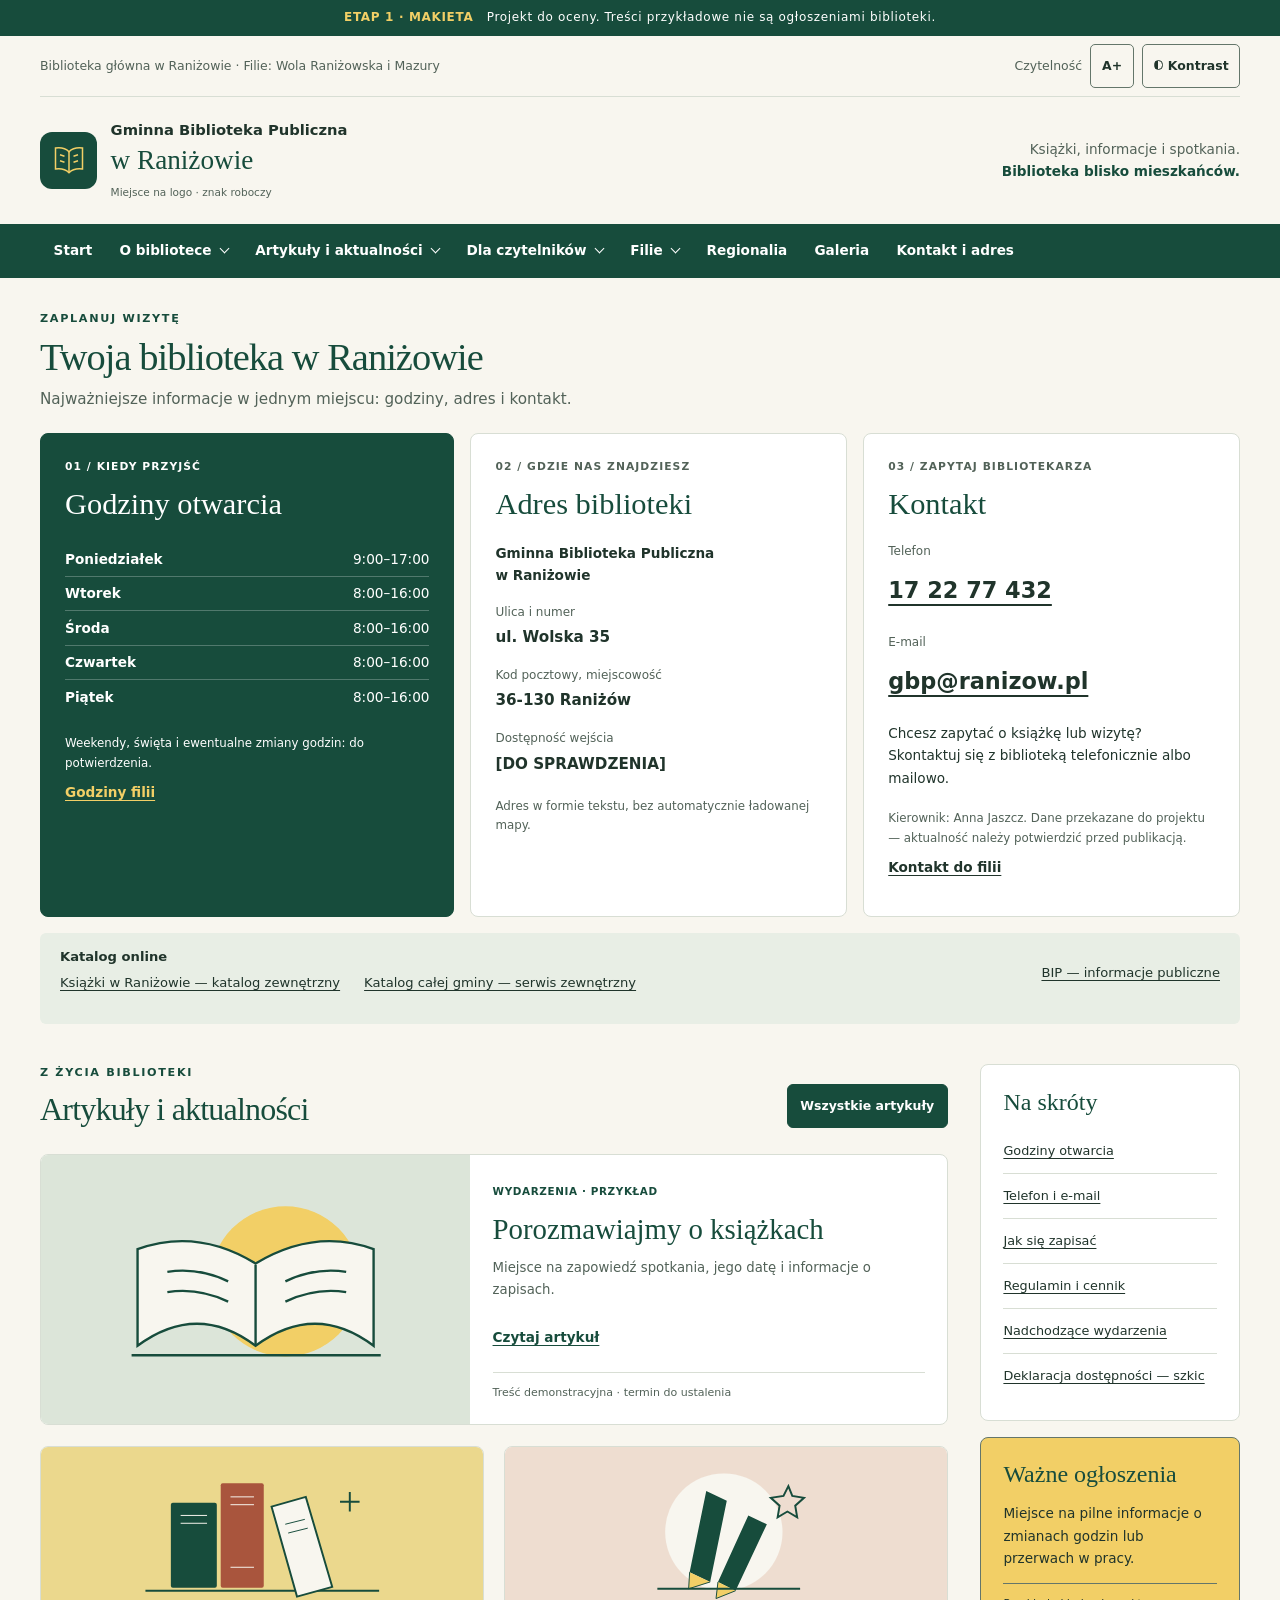
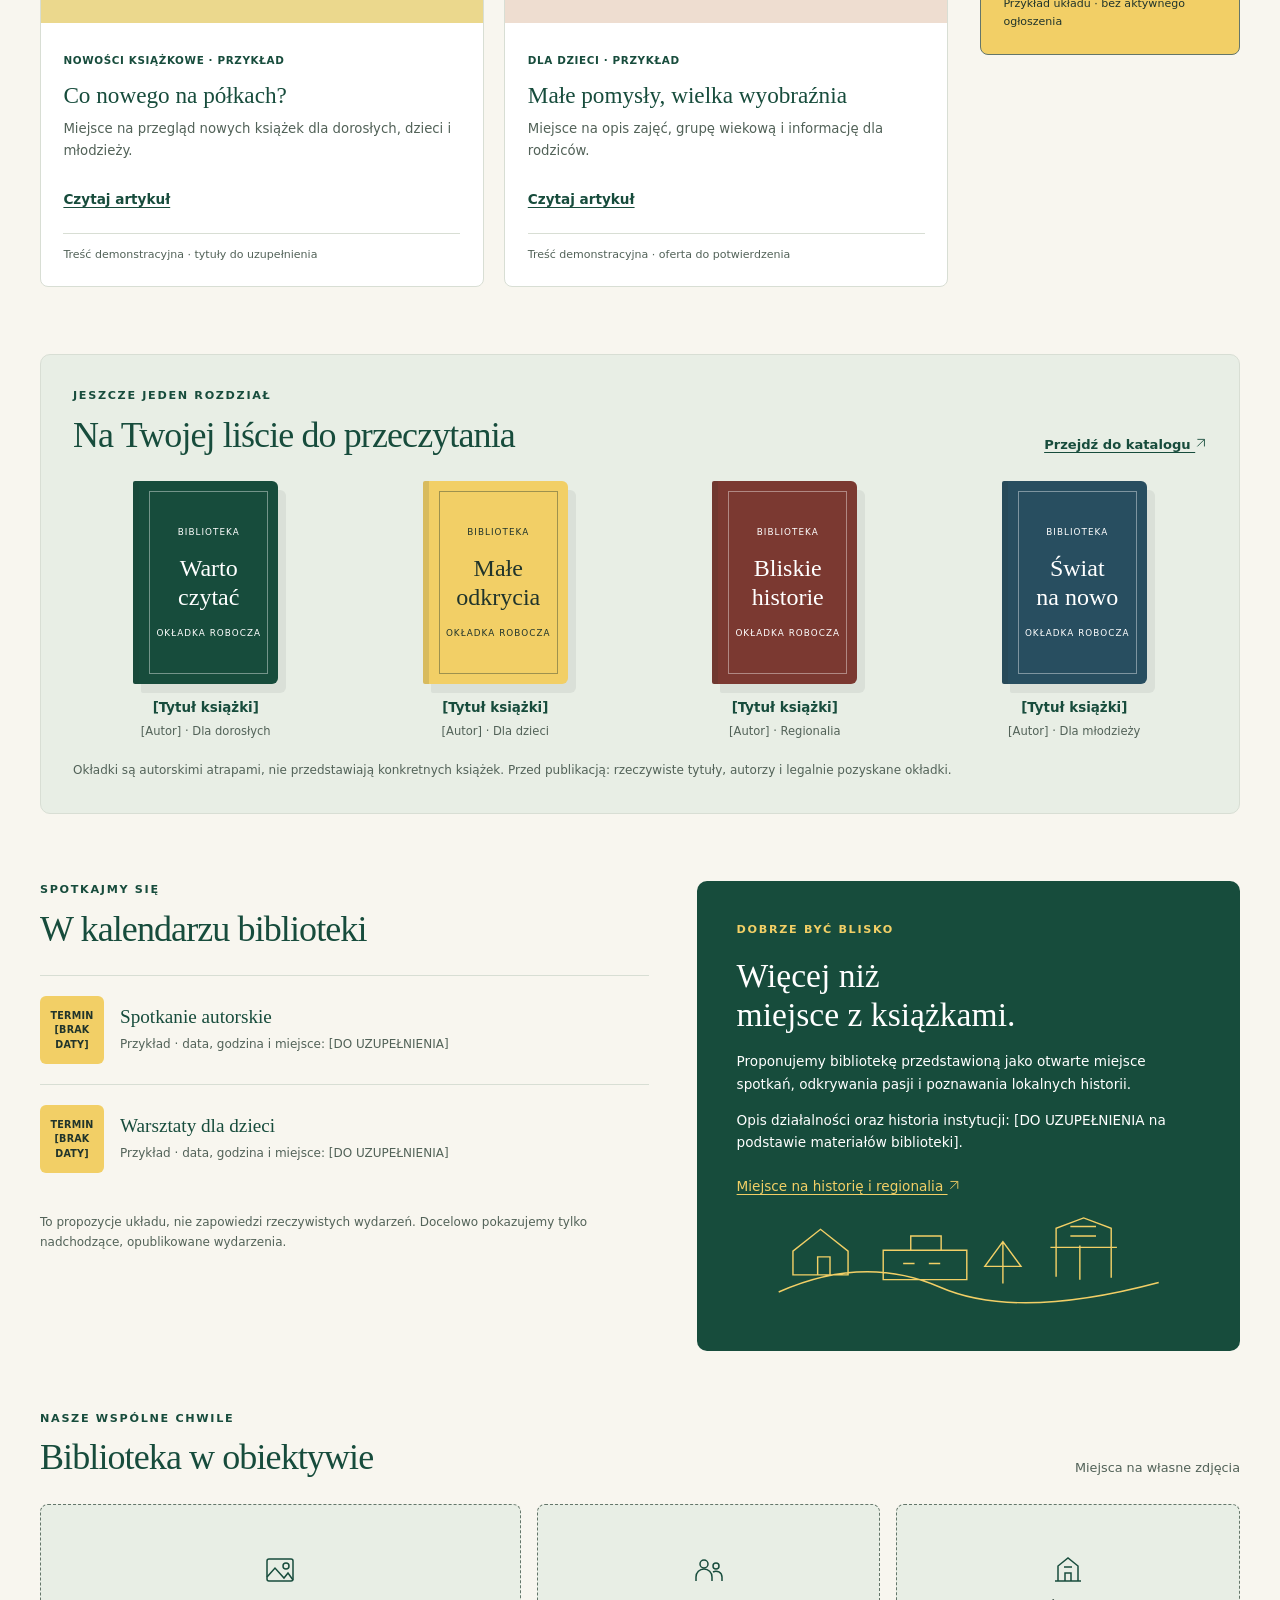
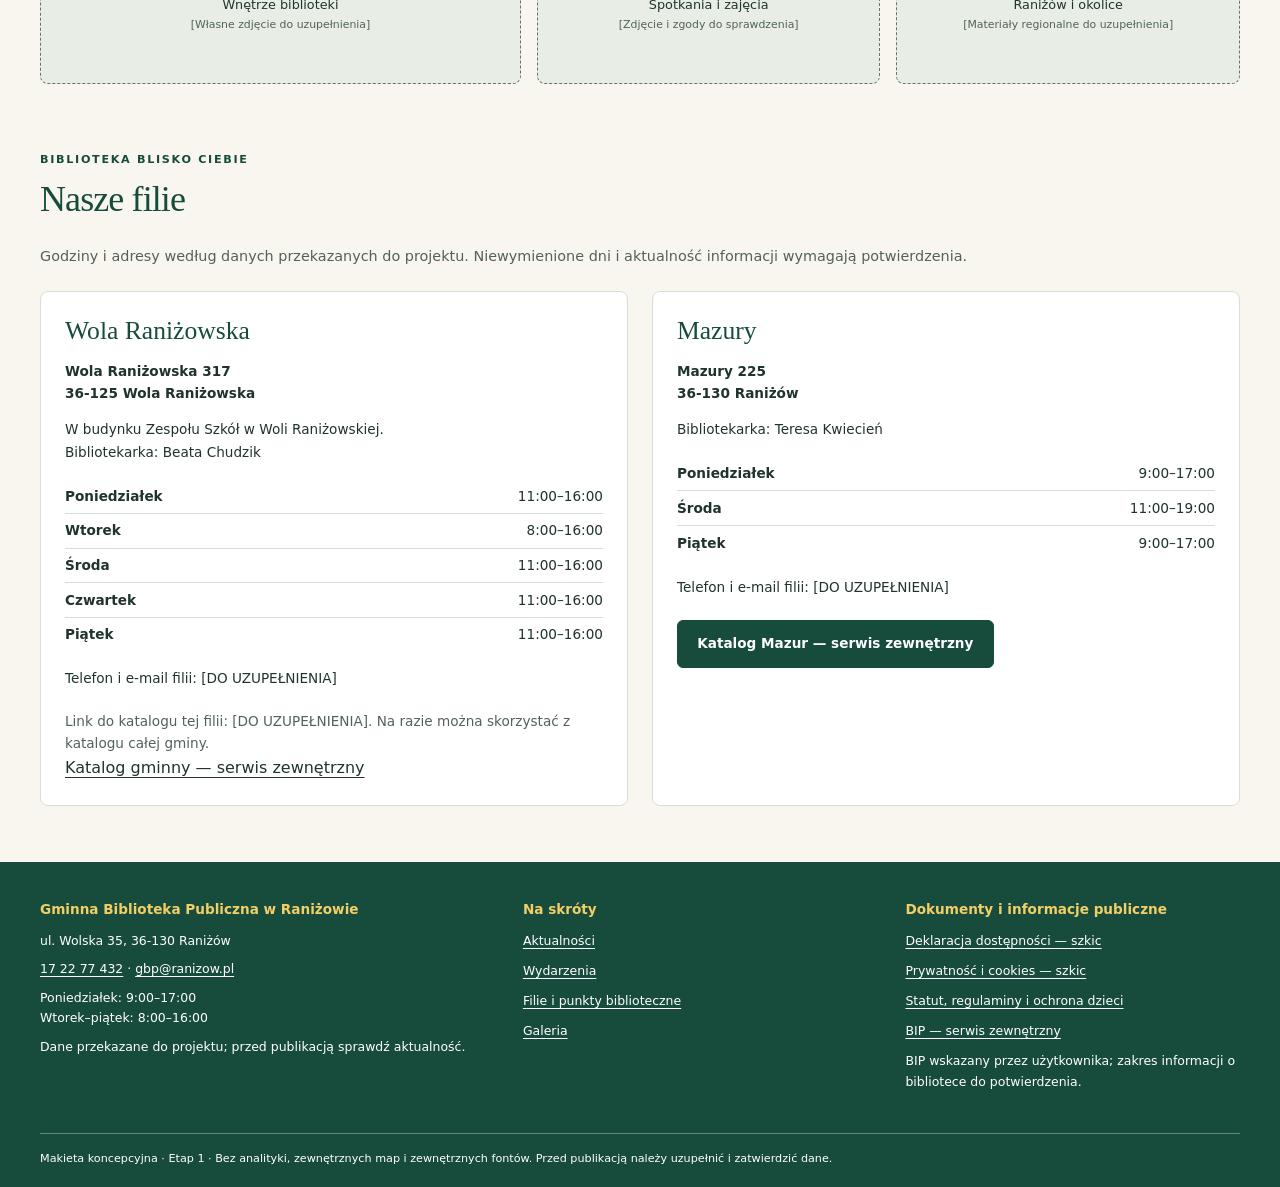
==== makieta/index.html @ 9894805c "Dodaj makietę biblioteki z godzinami, menu i artykułami" ====
<!doctype html>
<html lang="pl">
<head>
  <meta charset="utf-8">
  <meta name="viewport" content="width=device-width, initial-scale=1">
  <meta name="robots" content="noindex, nofollow">
  <meta name="description" content="Makieta koncepcyjna strony Gminnej Biblioteki Publicznej w Raniżowie. Etap 1 — projekt układu i wyglądu.">
  <title>Biblioteka w Raniżowie — makieta, etap 1</title>
  <link rel="stylesheet" href="styles.css">
  <script src="script.js" defer></script>
</head>
<body>
  <a class="skip-link" href="#tresc">Przejdź do treści</a>
  <div class="draft-bar"><span>ETAP 1 · MAKIETA</span> &nbsp; Projekt do oceny. Treści przykładowe nie są ogłoszeniami biblioteki.</div>
  <header>
    <div class="wrap utility"><p>Biblioteka główna w Raniżowie · Filie: Wola Raniżowska i Mazury</p>      <div class="accessibility" role="group" aria-label="Ustawienia czytelności">
        <span>Czytelność</span>
        <button id="font-size" type="button" aria-label="Powiększ tekst" aria-pressed="false">A+</button>
        <button id="contrast" type="button" aria-pressed="false"><span class="contrast-icon" aria-hidden="true"></span> <span>Kontrast</span></button>
      </div>
</div>
    <div class="wrap brand-row">      <a class="brand" href="#tresc" aria-label="Gminna Biblioteka Publiczna w Raniżowie — początek strony">
        <span class="brand-symbol" aria-hidden="true"><svg viewBox="0 0 48 48" fill="none" stroke="currentColor" stroke-width="2"><path d="M24 13c-5-5-11-6-18-5v28c7-1 13 0 18 5 5-5 11-6 18-5V8c-7-1-13 0-18 5Z"/><path d="M24 13v28M12 17l6 2m-6 6 6 2m12-8 6-2m-6 10 6-2"/></svg></span>
        <span class="brand-name">Gminna Biblioteka Publiczna<strong>w Raniżowie</strong><span class="brand-note">Miejsce na logo · znak roboczy</span></span>
      </a>

      <p class="header-message">Książki, informacje i spotkania.<br><strong>Biblioteka blisko mieszkańców.</strong></p>
      <button class="menu-toggle" type="button" aria-controls="menu" aria-expanded="true"><span class="menu-icon" aria-hidden="true"></span> Menu</button>
    </div>
    <div class="navigation-shell"><nav class="nav wrap" id="menu" aria-label="Menu główne">
      <a href="index.html">Start</a>
      <details class="nav-group"><summary>O bibliotece</summary><div class="submenu">
        <a href="informacje.html#o-bibliotece">O nas</a><a href="informacje.html#historia">Historia biblioteki</a><a href="informacje.html#pracownicy">Struktura i pracownicy</a><a href="informacje.html#statut">Statut</a><a href="informacje.html#projekty">Projekty i dofinansowania</a>
      </div></details>
      <details class="nav-group"><summary>Artykuły i aktualności</summary><div class="submenu">
        <a href="artykuly.html">Wszystkie artykuły</a><a href="artykuly.html?kategoria=wydarzenia">Wydarzenia</a><a href="artykuly.html?kategoria=dorosli">Nowości dla dorosłych</a><a href="artykuly.html?kategoria=dzieci">Dla dzieci i młodzieży</a><a href="artykuly.html?kategoria=recenzje">Recenzje</a><a href="artykuly.html?kategoria=ogloszenia">Ogłoszenia</a>
      </div></details>
      <details class="nav-group"><summary>Dla czytelników</summary><div class="submenu">
        <a href="index.html#godziny">Godziny otwarcia</a><a href="informacje.html#zapisy">Jak się zapisać</a><a href="informacje.html#uslugi">Oferta i usługi</a><a href="informacje.html#regulamin">Regulamin i cennik</a><a href="index.html#wydarzenia">Kalendarz wydarzeń</a>
      </div></details>
      <details class="nav-group"><summary>Filie</summary><div class="submenu"><a href="index.html#filia-wola">Wola Raniżowska</a><a href="index.html#filia-mazury">Mazury</a></div></details>
      <a href="index.html#regionalia">Regionalia</a><a href="index.html#galeria">Galeria</a>
      <a href="index.html#kontakt">Kontakt i adres</a>
    </nav></div>
  </header>  <main id="tresc" tabindex="-1" class="wrap">
    <section class="visit-intro" aria-labelledby="library-title"><p class="eyebrow">Zaplanuj wizytę</p><h1 id="library-title">Twoja biblioteka w Raniżowie</h1><p>Najważniejsze informacje w jednym miejscu: godziny, adres i kontakt.</p></section>
    <section class="visit-grid" id="czytelnicy" aria-label="Godziny otwarcia, adres i kontakt">
      <section class="visit-card hours-card" id="godziny" aria-labelledby="hours-title"><div class="card-kicker">01 / Kiedy przyjść</div><h2 id="hours-title">Godziny otwarcia</h2>
        <table><caption class="sr-only">Godziny otwarcia biblioteki głównej według danych przekazanych przez użytkownika</caption><thead class="sr-only"><tr><th scope="col">Dzień</th><th scope="col">Godziny</th></tr></thead><tbody>
        <tr><th scope="row">Poniedziałek</th><td>9:00–17:00</td></tr><tr><th scope="row">Wtorek</th><td>8:00–16:00</td></tr><tr><th scope="row">Środa</th><td>8:00–16:00</td></tr><tr><th scope="row">Czwartek</th><td>8:00–16:00</td></tr><tr><th scope="row">Piątek</th><td>8:00–16:00</td></tr>
        </tbody></table><p class="notice">Weekendy, święta i ewentualne zmiany godzin: do potwierdzenia.</p><a href="#filie">Godziny filii</a>
      </section>
      <section class="visit-card" id="adres" aria-labelledby="address-title"><div class="card-kicker">02 / Gdzie nas znajdziesz</div><h2 id="address-title">Adres biblioteki</h2><p class="visit-lead">Gminna Biblioteka Publiczna<br>w Raniżowie</p><dl class="visit-details"><dt>Ulica i numer</dt><dd>ul. Wolska 35</dd><dt>Kod pocztowy, miejscowość</dt><dd>36-130 Raniżów</dd><dt>Dostępność wejścia</dt><dd>[DO SPRAWDZENIA]</dd></dl><p class="notice">Adres w formie tekstu, bez automatycznie ładowanej mapy.</p></section>
      <section class="visit-card" id="kontakt" aria-labelledby="contact-main-title"><div class="card-kicker">03 / Zapytaj bibliotekarza</div><h2 id="contact-main-title">Kontakt</h2><dl class="visit-details"><dt>Telefon</dt><dd class="contact-value"><a href="tel:+48172277432">17 22 77 432</a></dd><dt>E-mail</dt><dd class="contact-value"><a href="mailto:gbp@ranizow.pl">gbp@ranizow.pl</a></dd></dl><p>Chcesz zapytać o książkę lub wizytę? Skontaktuj się z biblioteką telefonicznie albo mailowo.</p><p class="notice">Kierownik: Anna Jaszcz. Dane przekazane do projektu — aktualność należy potwierdzić przed publikacją.</p><a href="#filie">Kontakt do filii</a></section>
    </section>
    <div class="service-strip"><div><strong>Katalog online</strong><div class="catalog-links"><a href="https://xn--szukamksiki-4kb16m.pl/SkNewWeb/bstart/272">Książki w Raniżowie — katalog zewnętrzny</a><a href="https://xn--szukamksiki-4kb16m.pl/SkNewWeb/astart/231">Katalog całej gminy — serwis zewnętrzny</a></div></div><a href="https://bip.ranizow.pl/6742,6744/6744/">BIP — informacje publiczne</a></div>
<div class="editorial-layout">    <section class="section articles-home" id="aktualnosci" aria-labelledby="news-title">
      <div class="section-heading"><div><p class="eyebrow">Z życia biblioteki</p><h2 id="news-title">Artykuły i aktualności</h2></div><a class="button button-small" href="artykuly.html">Wszystkie artykuły</a></div>
      <div class="news-grid">
        <article class="news-card" data-category="wydarzenia"><div class="news-art art-sage" aria-hidden="true"><svg viewBox="0 0 360 180" fill="none"><circle cx="205" cy="83" r="63" fill="#F2CF66"/><path d="M81 137q50-37 99 0 50-37 99 0V56q-49-18-99 12-49-30-99-12Z" fill="#F8F6EF" stroke="#174C3C" stroke-width="2"/><path d="M180 69v68m-74-62q26-4 51 8m-51 9q26-4 51 8m48-17q25-12 51-8m-51 25q25-12 51-8" stroke="#174C3C" stroke-width="2"/><path d="M76 145h209" stroke="#174C3C" stroke-width="2"/></svg></div><div class="news-body"><span class="tag">Wydarzenia · przykład</span><h3><a href="artykul-spotkanie.html">Porozmawiajmy o książkach</a></h3><p>Miejsce na zapowiedź spotkania, jego datę i informacje o zapisach.</p><a class="read-link" href="artykul-spotkanie.html">Czytaj artykuł</a><span class="sample-note">Treść demonstracyjna · termin do ustalenia</span></div></article>
        <article class="news-card" data-category="dorosli"><div class="news-art art-gold" aria-hidden="true"><svg viewBox="0 0 360 180" fill="none"><path d="M61 147h239" stroke="#174C3C" stroke-width="2"/><rect x="87" y="57" width="47" height="87" rx="2" fill="#174C3C"/><rect x="138" y="37" width="44" height="107" rx="2" fill="#A9553D"/><path d="m190 61 35-10 27 92-36 10Z" fill="#F8F6EF" stroke="#174C3C" stroke-width="2"/><path d="M97 70h27m-27 8h27m24-27h24m-24 8h24m-24 64h24" stroke="#F8F6EF"/><path d="m204 79 20-5m-17 14 20-5" stroke="#174C3C"/><path d="M270 46v20m-10-10h20" stroke="#174C3C" stroke-width="2"/></svg></div><div class="news-body"><span class="tag">Nowości książkowe · przykład</span><h3><a href="artykul-nowosci.html">Co nowego na półkach?</a></h3><p>Miejsce na przegląd nowych książek dla dorosłych, dzieci i młodzieży.</p><a class="read-link" href="artykul-nowosci.html">Czytaj artykuł</a><span class="sample-note">Treść demonstracyjna · tytuły do uzupełnienia</span></div></article>
        <article class="news-card" data-category="dzieci"><div class="news-art art-peach" aria-hidden="true"><svg viewBox="0 0 360 180" fill="none"><circle cx="178" cy="87" r="60" fill="#F8F6EF"/><path d="m143 128 17-83 21 10-17 83Zm29 10 31-68 19 9-32 68Z" fill="#174C3C"/><path d="m143 128-1 17 22-7m8 0-2 17 20-8" fill="#F2CF66" stroke="#174C3C"/><path d="M110 145h146M244 40l4 10 12 2-9 8 2 12-10-6-10 6 2-12-9-8 13-2Z" stroke="#174C3C" stroke-width="2"/></svg></div><div class="news-body"><span class="tag">Dla dzieci · przykład</span><h3><a href="artykul-dzieci.html">Małe pomysły, wielka wyobraźnia</a></h3><p>Miejsce na opis zajęć, grupę wiekową i informację dla rodziców.</p><a class="read-link" href="artykul-dzieci.html">Czytaj artykuł</a><span class="sample-note">Treść demonstracyjna · oferta do potwierdzenia</span></div></article>
      </div>
    </section>
<aside class="reader-sidebar" aria-label="Skróty dla czytelników"><section class="side-card"><h2>Na skróty</h2><ul><li><a href="#godziny">Godziny otwarcia</a></li><li><a href="#kontakt">Telefon i e-mail</a></li><li><a href="informacje.html#zapisy">Jak się zapisać</a></li><li><a href="informacje.html#regulamin">Regulamin i cennik</a></li><li><a href="#wydarzenia">Nadchodzące wydarzenia</a></li><li><a href="deklaracja-dostepnosci.html">Deklaracja dostępności — szkic</a></li></ul></section><section class="side-card side-notice"><h2>Ważne ogłoszenia</h2><p>Miejsce na pilne informacje o zmianach godzin lub przerwach w pracy.</p><span class="sample-note">Przykład układu · bez aktywnego ogłoszenia</span></section></aside></div>    <section class="section" id="nowosci" aria-labelledby="books-title">
      <div class="books-panel"><div class="section-heading"><div><p class="eyebrow">Jeszcze jeden rozdział</p><h2 id="books-title">Na Twojej liście do przeczytania</h2></div><a class="text-link" href="https://xn--szukamksiki-4kb16m.pl/SkNewWeb/astart/231">Przejdź do katalogu <svg class="arrow" viewBox="0 0 20 20" fill="none" stroke="currentColor" stroke-width="1.5" aria-hidden="true"><path d="M4 16 16 4M4 4h12v12"/></svg></a></div>
        <div class="book-grid">
          <article class="book"><div class="cover cover-green" aria-hidden="true"><span>Biblioteka</span><strong>Warto<br>czytać</strong><span>Okładka robocza</span></div><h3>[Tytuł książki]</h3><p>[Autor] · Dla dorosłych</p></article>
          <article class="book"><div class="cover cover-gold" aria-hidden="true"><span>Biblioteka</span><strong>Małe<br>odkrycia</strong><span>Okładka robocza</span></div><h3>[Tytuł książki]</h3><p>[Autor] · Dla dzieci</p></article>
          <article class="book"><div class="cover cover-red" aria-hidden="true"><span>Biblioteka</span><strong>Bliskie<br>historie</strong><span>Okładka robocza</span></div><h3>[Tytuł książki]</h3><p>[Autor] · Regionalia</p></article>
          <article class="book"><div class="cover cover-blue" aria-hidden="true"><span>Biblioteka</span><strong>Świat<br>na nowo</strong><span>Okładka robocza</span></div><h3>[Tytuł książki]</h3><p>[Autor] · Dla młodzieży</p></article>
        </div><p class="notice">Okładki są autorskimi atrapami, nie przedstawiają konkretnych książek. Przed publikacją: rzeczywiste tytuły, autorzy i legalnie pozyskane okładki.</p>
      </div>
    </section>
    <div class="events-about">
      <section class="section" id="wydarzenia" aria-labelledby="events-title"><div class="section-heading"><div><p class="eyebrow">Spotkajmy się</p><h2 id="events-title">W kalendarzu biblioteki</h2></div></div>
        <article class="event"><div class="event-date" aria-hidden="true">TERMIN<br>[BRAK DATY]</div><div><h3>Spotkanie autorskie</h3><p>Przykład · data, godzina i miejsce: [DO UZUPEŁNIENIA]</p></div></article>
        <article class="event"><div class="event-date" aria-hidden="true">TERMIN<br>[BRAK DATY]</div><div><h3>Warsztaty dla dzieci</h3><p>Przykład · data, godzina i miejsce: [DO UZUPEŁNIENIA]</p></div></article>
        <p class="notice">To propozycje układu, nie zapowiedzi rzeczywistych wydarzeń. Docelowo pokazujemy tylko nadchodzące, opublikowane wydarzenia.</p>
      </section>
      <section class="about" id="o-bibliotece" aria-labelledby="about-title"><p class="eyebrow">Dobrze być blisko</p><h2 id="about-title">Więcej niż<br>miejsce z książkami.</h2><p>Proponujemy bibliotekę przedstawioną jako otwarte miejsce spotkań, odkrywania pasji i poznawania lokalnych historii.</p><p>Opis działalności oraz historia instytucji: [DO UZUPEŁNIENIA na podstawie materiałów biblioteki].</p><a href="#regionalia">Miejsce na historię i regionalia <span aria-hidden="true"><svg class="arrow" viewBox="0 0 20 20" fill="none" stroke="currentColor" stroke-width="1.5" aria-hidden="true"><path d="M4 16 16 4M4 4h12v12"/></svg></span></a><svg class="line-art" viewBox="0 0 400 100" fill="none" stroke="currentColor" stroke-width="1.5" aria-hidden="true"><path d="M0 80q90-40 170-5t230-5M15 62h58V37L44 14 15 37Zm26 0V43h13v19m56 5h88V36h-88Zm29-31V21h32v15m-40 14h12m15 0h12M236 71V27m0 0-19 26h38Zm56 6h58V13l-29-11-29 11Zm-6 0h70m-49-12h27m-27-10h27m-17 20v36m-25-36v33m58-33v34"/></svg></section>
    </div>
    <section class="section" id="galeria" aria-labelledby="gallery-title"><div class="section-heading"><div><p class="eyebrow">Nasze wspólne chwile</p><h2 id="gallery-title">Biblioteka w obiektywie</h2></div><p>Miejsca na własne zdjęcia</p></div><div class="gallery-grid">
      <figure class="gallery-placeholder"><svg viewBox="0 0 32 32" fill="none" stroke="currentColor" stroke-width="1.5" aria-hidden="true"><rect x="3" y="5" width="26" height="22" rx="2"/><circle cx="22" cy="12" r="3"/><path d="m3 23 8-9 9 10 4-5 5 7"/></svg><figcaption>Wnętrze biblioteki<span>[Własne zdjęcie do uzupełnienia]</span></figcaption></figure>
      <figure class="gallery-placeholder"><svg viewBox="0 0 32 32" fill="none" stroke="currentColor" stroke-width="1.5" aria-hidden="true"><circle cx="11" cy="10" r="4"/><circle cx="23" cy="12" r="3"/><path d="M3 27v-4a8 8 0 0 1 16 0v4m1-9a6 6 0 0 1 9 5v4"/></svg><figcaption>Spotkania i zajęcia<span>[Zdjęcie i zgody do sprawdzenia]</span></figcaption></figure>
      <figure class="gallery-placeholder" id="regionalia"><svg viewBox="0 0 32 32" fill="none" stroke="currentColor" stroke-width="1.5" aria-hidden="true"><path d="M3 27h26M6 27V12l10-8 10 8v15M13 27v-8h6v8M12 13h8"/></svg><figcaption>Raniżów i okolice<span>[Materiały regionalne do uzupełnienia]</span></figcaption></figure>
    </div></section>
    <section class="section branch-section" id="filie" aria-labelledby="branches-title"><div class="section-heading"><div><p class="eyebrow">Biblioteka blisko Ciebie</p><h2 id="branches-title">Nasze filie</h2></div></div><p class="branches-intro">Godziny i adresy według danych przekazanych do projektu. Niewymienione dni i aktualność informacji wymagają potwierdzenia.</p><div class="branch-grid"><article class="branch-card" id="filia-wola"><h3>Wola Raniżowska</h3><p><strong>Wola Raniżowska 317<br>36-125 Wola Raniżowska</strong></p><p>W budynku Zespołu Szkół w Woli Raniżowskiej.<br>Bibliotekarka: Beata Chudzik</p><table><caption class="sr-only">Godziny otwarcia filii w Woli Raniżowskiej</caption><thead class="sr-only"><tr><th scope="col">Dzień</th><th scope="col">Godziny</th></tr></thead><tbody><tr><th scope="row">Poniedziałek</th><td>11:00–16:00</td></tr><tr><th scope="row">Wtorek</th><td>8:00–16:00</td></tr><tr><th scope="row">Środa</th><td>11:00–16:00</td></tr><tr><th scope="row">Czwartek</th><td>11:00–16:00</td></tr><tr><th scope="row">Piątek</th><td>11:00–16:00</td></tr></tbody></table><p>Telefon i e-mail filii: [DO UZUPEŁNIENIA]</p><p class="notice">Link do katalogu tej filii: [DO UZUPEŁNIENIA]. Na razie można skorzystać z katalogu całej gminy.</p><a href="https://xn--szukamksiki-4kb16m.pl/SkNewWeb/astart/231">Katalog gminny — serwis zewnętrzny</a></article><article class="branch-card" id="filia-mazury"><h3>Mazury</h3><p><strong>Mazury 225<br>36-130 Raniżów</strong></p><p>Bibliotekarka: Teresa Kwiecień</p><table><caption class="sr-only">Godziny otwarcia filii w Mazurach</caption><thead class="sr-only"><tr><th scope="col">Dzień</th><th scope="col">Godziny</th></tr></thead><tbody><tr><th scope="row">Poniedziałek</th><td>9:00–17:00</td></tr><tr><th scope="row">Środa</th><td>11:00–19:00</td></tr><tr><th scope="row">Piątek</th><td>9:00–17:00</td></tr></tbody></table><p>Telefon i e-mail filii: [DO UZUPEŁNIENIA]</p><a class="button" href="https://xn--szukamksiki-4kb16m.pl/SkNewWeb/bstart/273">Katalog Mazur — serwis zewnętrzny</a></article></div></section>
  </main>
  <footer><div class="wrap"><div class="footer-grid">
    <section aria-labelledby="contact-title"><h2 id="contact-title">Gminna Biblioteka Publiczna w Raniżowie</h2><p>ul. Wolska 35, 36-130 Raniżów</p><p><a href="tel:+48172277432">17 22 77 432</a> · <a href="mailto:gbp@ranizow.pl">gbp@ranizow.pl</a></p><p>Poniedziałek: 9:00–17:00<br>Wtorek–piątek: 8:00–16:00</p><p>Dane przekazane do projektu; przed publikacją sprawdź aktualność.</p></section>
    <section aria-labelledby="shortcuts-title"><h2 id="shortcuts-title">Na skróty</h2><ul><li><a href="#aktualnosci">Aktualności</a></li><li><a href="#wydarzenia">Wydarzenia</a></li><li><a href="#filie">Filie i punkty biblioteczne</a></li><li><a href="#galeria">Galeria</a></li></ul></section>
    <section aria-labelledby="public-title"><h2 id="public-title">Dokumenty i informacje publiczne</h2><ul><li><a href="deklaracja-dostepnosci.html">Deklaracja dostępności — szkic</a></li><li><a href="prywatnosc.html">Prywatność i cookies — szkic</a></li><li><a href="informacje.html#statut">Statut, regulaminy i ochrona dzieci</a></li><li><a href="https://bip.ranizow.pl/6742,6744/6744/">BIP — serwis zewnętrzny</a></li></ul><p class="footer-pending">BIP wskazany przez użytkownika; zakres informacji o bibliotece do potwierdzenia.</p></section>
  </div><div class="footer-note">Makieta koncepcyjna · Etap 1 · Bez analityki, zewnętrznych map i zewnętrznych fontów. Przed publikacją należy uzupełnić i zatwierdzić dane.</div></div></footer>
  <div class="sr-only" id="announcements" role="status" aria-live="polite"></div>
</body>
</html>
---- makieta/styles.css ----
:root {
  --green: #174C3C;
  --green-hover: #10382C;
  --ink: #20342B;
  --muted: #526258;
  --yellow: #F2CF66;
  --cream: #F8F6EF;
  --paper: #FFFFFF;
  --pale: #E8EEE5;
  --line: #D8DED4;
  --control-border: #64766A;
  --font-scale: 1;
  font-size: calc(100% * var(--font-scale));
}
* { box-sizing: border-box; }
html { scroll-behavior: smooth; scroll-padding-top: 1rem; }
body { margin: 0; background: var(--cream); color: var(--ink); font-family: system-ui, -apple-system, "Segoe UI", sans-serif; line-height: 1.65; overflow-wrap: anywhere; }
main *, header *, footer * { min-width: 0; }
a { color: inherit; text-underline-offset: .25em; }
button { font: inherit; cursor: pointer; }
button, a { -webkit-tap-highlight-color: transparent; }
button:focus-visible, a:focus-visible, [tabindex]:focus-visible { outline: 3px solid var(--green); outline-offset: 5px; }
button:disabled { cursor: default; opacity: 1; }
.wrap { width: min(1200px, calc(100% - 80px)); margin-inline: auto; }
.skip-link { position: absolute; z-index: 10; left: 1rem; top: -8rem; background: var(--yellow); color: var(--ink); padding: 1rem; }
.skip-link:focus { top: 1rem; }
.draft-bar { background: var(--green); color: var(--paper); text-align: center; font-size: .75rem; letter-spacing: .055em; padding: .5rem 1rem; }
.draft-bar span { color: var(--yellow); font-weight: 750; }
.utility { display: flex; justify-content: space-between; align-items: center; gap: 1rem; padding-block: .5rem; border-bottom: 1px solid var(--line); font-size: .78rem; color: var(--muted); }
.utility p { margin: 0; }
.utility strong { color: var(--green); }
.accessibility { display: flex; flex-wrap: wrap; align-items: center; gap: .5rem; }
.accessibility button { background: transparent; border: 1px solid var(--control-border); border-radius: 5px; color: var(--ink); min-width: 44px; min-height: 44px; padding: .3rem .65rem; font-weight: 650; }
.accessibility button[aria-pressed="true"] { background: var(--yellow); color: var(--ink); }
.arrow { display: inline-block; width: .9em; height: .9em; vertical-align: baseline; flex-shrink: 0; }
.contrast-icon { display: inline-block; width: .8em; height: .8em; border: 1px solid currentColor; border-radius: 50%; background: linear-gradient(90deg, currentColor 50%, transparent 50%); }
.menu-icon { display: inline-block; width: .85em; height: .7em; border-block: 1.5px solid currentColor; background: linear-gradient(currentColor, currentColor) center / 100% 1.5px no-repeat; }
.brand-row { display: flex; align-items: center; justify-content: space-between; gap: 1.5rem; padding-block: 1.4rem; }
.brand { display: flex; align-items: center; gap: .85rem; text-decoration: none; }
.brand-symbol { display: grid; place-items: center; width: 57px; height: 57px; flex: 0 0 auto; border-radius: 12px; background: var(--green); color: var(--yellow); }
.brand-symbol svg { width: 36px; height: 36px; }
.brand-name { font-size: .92rem; font-weight: 600; line-height: 1.45; }
.brand-name strong { display: block; color: var(--green); font-family: Georgia, serif; font-size: 1.7rem; font-weight: 500; }
.brand-note { font-size: .66rem; color: var(--muted); font-weight: 400; }
.nav { display: flex; align-items: center; gap: 1.5rem; font-size: .85rem; font-weight: 650; }
.nav a { padding-block: .7rem; text-decoration: none; }
.nav a:hover { text-decoration: underline; }
.nav .nav-contact { border: 1px solid var(--control-border); border-radius: 6px; padding: .65rem 1rem; }
.menu-toggle { display: none; background: var(--paper); border: 1px solid var(--control-border); color: var(--ink); border-radius: 6px; min-height: 44px; padding: .5rem 1rem; }
.hero { display: grid; grid-template-columns: minmax(0, 1.08fr) minmax(0, 1fr); min-height: 465px; margin-top: 1rem; border: 1px solid var(--line); border-radius: 12px; overflow: hidden; }
.hero-copy { padding: 3rem 3.3rem; display: flex; flex-direction: column; justify-content: center; align-items: flex-start; }
.eyebrow { margin: 0 0 1rem; color: var(--green); text-transform: uppercase; letter-spacing: .15em; font-size: .7rem; font-weight: 800; }
h1, h2, h3 { font-family: Georgia, "Times New Roman", serif; font-weight: 400; color: var(--green); line-height: 1.17; }
h1 { font-size: clamp(2.7rem, 4.1vw, 4rem); letter-spacing: -.045em; margin: 0 0 1.2rem; }
.hero-copy > p:not(.eyebrow) { font-size: .95rem; max-width: 35ch; color: var(--muted); margin: 0 0 1.7rem; }
.button { display: inline-flex; justify-content: center; align-items: center; gap: 1.3rem; min-height: 48px; text-decoration: none; background: var(--green); color: var(--paper); border: 1px solid var(--green); border-radius: 6px; padding: .7rem 1.2rem; font-size: .85rem; font-weight: 650; }
.button:hover { background: var(--green-hover); }
.hero-art { position: relative; background: var(--pale); display: flex; align-items: center; justify-content: center; padding: 1.2rem; }
.hero-art svg { width: 100%; max-height: 420px; }
.art-caption { position: absolute; bottom: 1rem; right: 1.4rem; font-size: .65rem; color: var(--muted); letter-spacing: .06em; }
.quick-links { display: grid; grid-template-columns: repeat(3, 1fr); gap: 1rem; margin-top: 1.2rem; }
.quick-card { display: flex; gap: .9rem; align-items: flex-start; padding: 1.1rem 1.25rem; background: var(--paper); border: 1px solid var(--line); border-radius: 8px; }
.quick-card svg { width: 25px; height: 25px; flex: 0 0 auto; color: var(--green); margin-top: .2rem; }
.quick-card h2 { font-family: inherit; font-weight: 700; font-size: .85rem; margin: 0 0 .25rem; }
.quick-card p { margin: 0; font-size: .75rem; color: var(--muted); }
.quick-card a { font-size: .75rem; font-weight: 650; }
.section { padding-block: 3.7rem .5rem; }
.section-heading { display: flex; align-items: flex-end; justify-content: space-between; gap: 1rem; margin-bottom: 1.6rem; }
.section-heading .eyebrow { margin-bottom: .5rem; }
.section-heading h2 { font-size: 2.25rem; letter-spacing: -.025em; margin: 0; }
.section-heading > p { font-size: .8rem; color: var(--muted); margin: 0; }
.text-link { font-size: .82rem; font-weight: 650; color: var(--green); }
.news-grid { display: grid; grid-template-columns: repeat(3, 1fr); gap: 1.3rem; }
.news-card { background: var(--paper); border: 1px solid var(--line); border-radius: 8px; overflow: hidden; }
.news-art { height: 176px; display: grid; place-items: center; position: relative; overflow: hidden; }
.news-art svg { height: 100%; width: 100%; }
.art-sage { background: #DCE5D9; }
.art-gold { background: #EBD88D; }
.art-peach { background: #EEDDD0; }
.news-body { padding: 1.4rem; }
.tag { display: inline-block; font-size: .65rem; letter-spacing: .06em; text-transform: uppercase; color: var(--green); font-weight: 800; }
.news-body h3 { font-size: 1.45rem; margin: .6rem 0; }
.news-body p { color: var(--muted); font-size: .83rem; margin: 0 0 1.1rem; }
.sample-note { font-size: .69rem; color: var(--muted); display: block; border-top: 1px solid var(--line); padding-top: .7rem; }
.books-panel { background: var(--pale); border: 1px solid var(--line); border-radius: 10px; padding: 2rem; }
.book-grid { display: grid; grid-template-columns: repeat(4, minmax(0, 1fr)); gap: 1.5rem; }
.book { text-align: center; }
.cover { width: min(100%, 145px); aspect-ratio: 2/2.8; margin: 0 auto .85rem; border-radius: 2px 6px 6px 2px; box-shadow: 8px 9px 0 #20342B12; position: relative; display: flex; flex-direction: column; justify-content: center; align-items: center; padding: 1rem; border-left: 6px solid #20342B20; }
.cover::after { content: ''; position: absolute; inset: 10px; border: 1px solid currentColor; opacity: .4; }
.cover span { font-size: .55rem; text-transform: uppercase; letter-spacing: .12em; }
.cover strong { font: 400 1.5rem/1.2 Georgia, serif; margin: .9rem 0; }
.cover-green { background: var(--green); color: #fff; }
.cover-gold { background: var(--yellow); color: var(--ink); }
.cover-red { background: #7B3931; color: #fff; }
.cover-blue { background: #284E60; color: #fff; }
.book h3 { margin: 0 0 .25rem; font: 700 .84rem/1.5 system-ui, sans-serif; }
.book p { margin: 0; font-size: .72rem; color: var(--muted); }
.notice { margin: 1.25rem 0 0; font-size: .75rem; color: var(--muted); }
.events-about { display: grid; grid-template-columns: 1.12fr 1fr; gap: 3rem; padding-top: 3.7rem; }
.events-about .section { padding-top: 0; }
.event { display: flex; gap: 1rem; align-items: center; border-top: 1px solid var(--line); padding-block: 1.25rem; }
.event-date { flex: 0 0 64px; width: 64px; min-height: 68px; border-radius: 6px; padding: .7rem .4rem; display: grid; place-content: center; text-align: center; background: var(--yellow); color: var(--ink); font-size: .6rem; font-weight: 750; letter-spacing: .02em; line-height: 1.5; }
.event h3 { font-size: 1.2rem; margin: 0 0 .35rem; }
.event p { margin: 0; color: var(--muted); font-size: .75rem; }
.about { border-radius: 10px; background: var(--green); color: var(--paper); padding: 2.5rem; position: relative; overflow: hidden; }
.about .eyebrow { color: var(--yellow); }
.about h2 { color: var(--paper); font-size: 2.1rem; margin: 0 0 1rem; }
.about p:not(.eyebrow) { font-size: .85rem; }
.about a { display: inline-block; margin-top: .5rem; font-size: .85rem; color: var(--yellow); }
.about .line-art { display: block; width: 100%; height: 95px; margin-top: 1rem; color: var(--yellow); }
.gallery-grid { display: grid; grid-template-columns: 1.4fr 1fr 1fr; gap: 1rem; }
.gallery-placeholder { margin: 0; min-height: 180px; background: var(--pale); border: 1px dashed var(--control-border); border-radius: 8px; display: flex; flex-direction: column; align-items: center; justify-content: center; gap: .5rem; text-align: center; padding: 1.5rem; }
.gallery-placeholder svg { color: var(--green); width: 32px; height: 32px; }
.gallery-placeholder figcaption { font-size: .8rem; }
.gallery-placeholder span { display: block; color: var(--muted); font-size: .68rem; }
.branches { display: grid; grid-template-columns: 1fr 1fr; gap: 2rem; background: var(--paper); border: 1px solid var(--line); border-radius: 10px; padding: 2rem; margin-bottom: 3.5rem; }
.branches h2 { font-size: 1.9rem; margin: 0 0 .7rem; }
.branches p { color: var(--muted); font-size: .83rem; margin: 0; }
.branch-details { border-left: 1px solid var(--line); padding-left: 2rem; }
.branch-details strong { font-size: .85rem; }
footer { background: var(--green); color: var(--paper); padding-block: 2.5rem 1.2rem; }
.footer-grid { display: grid; grid-template-columns: 1.3fr 1fr 1fr; gap: 3rem; }
footer h2 { color: var(--yellow); font-family: inherit; font-size: .85rem; font-weight: 650; margin: 0 0 .8rem; }
footer p, footer a, footer li { font-size: .78rem; }
footer p { margin: 0 0 .5rem; }
footer ul { list-style: none; padding: 0; margin: 0; }
footer li { margin-bottom: .6rem; }
footer a:focus-visible { outline-color: var(--yellow); }
.footer-note { border-top: 1px solid #FFFFFF55; margin-top: 2rem; padding-top: 1rem; font-size: .7rem; color: var(--paper); }
.pending { color: var(--muted); font-size: .75rem; }
.footer-pending { color: var(--paper); }
.sr-only { position: absolute; width: 1px; height: 1px; padding: 0; margin: -1px; overflow: hidden; clip-path: inset(50%); white-space: nowrap; border: 0; }
body.high-contrast { --green: #FFFFFF; --green-hover: #FFFF00; --ink: #FFFFFF; --muted: #FFFFFF; --yellow: #FFFF00; --cream: #000000; --paper: #000000; --pale: #000000; --line: #FFFFFF; --control-border: #FFFFFF; }
.high-contrast .draft-bar, .high-contrast footer, .high-contrast .about, .high-contrast .brand-symbol, .high-contrast .button { background: #000; color: #FFF; border: 1px solid #FFF; }
.high-contrast .draft-bar span, .high-contrast .about h2, .high-contrast .about .eyebrow, .high-contrast footer h2, .high-contrast .about a { color: #FFFF00; }
.high-contrast .event-date, .high-contrast .accessibility button[aria-pressed="true"] { background: #FFFF00; color: #000; }
.high-contrast .hero-art, .high-contrast .news-art { background: #000; }
.high-contrast .hero-art > svg, .high-contrast .news-art > svg { opacity: .85; }
.high-contrast .cover { background: #000; color: #FFF; border: 1px solid #FFF; }
.high-contrast .art-caption { background: #000; }
.high-contrast .footer-pending, .high-contrast .footer-note { color: #FFF; }
.high-contrast :focus-visible { outline-color: #FFFF00; }
@media (min-width: 1600px) { .hero { min-height: 500px; } }
@media (max-width: 1100px) {
  .nav { gap: 1rem; font-size: .78rem; }
  .brand-name { font-size: .8rem; }
  .brand-name strong { font-size: 1.5rem; }
  .hero-copy { padding: 2.5rem; }
}
@media (max-width: 900px) {
  .wrap { width: calc(100% - 40px); }
  .brand-row { flex-wrap: wrap; }
  .menu-toggle { display: block; }
  .nav { width: 100%; flex-wrap: wrap; font-size: .9rem; gap: .75rem 1.5rem; }
  .js .nav[data-open="false"] { display: none; }
  .hero-copy { padding: 2rem; }
  h1 { font-size: 2.8rem; }
  .hero { min-height: 410px; }
  .quick-links { gap: .6rem; }
  .quick-card { padding: 1rem; }
  .events-about { gap: 1.5rem; }
  .section-heading h2 { font-size: 2rem; }
  .news-body { padding: 1rem; }
  .footer-grid { gap: 1.5rem; }
}
@media (max-width: 650px) {
  .wrap { width: calc(100% - 32px); }
  .draft-bar { font-size: .65rem; }
  .utility { flex-direction: column; align-items: flex-start; gap: .35rem; }
  .accessibility { width: 100%; justify-content: space-between; }
  .brand-row { padding-block: 1rem; gap: 1rem .5rem; }
  .brand-name { font-size: .7rem; }
  .brand-name strong { font-size: 1.35rem; }
  .brand-symbol { width: 43px; height: 47px; border-radius: 8px; }
  .brand-symbol svg { width: 28px; }
  .brand { gap: .5rem; }
  .menu-toggle { padding-inline: .6rem; font-size: .8rem; }
  .nav { flex-direction: column; align-items: stretch; gap: .25rem; }
  .nav a { display: block; min-height: 44px; }
  .hero { grid-template-columns: minmax(0, 1fr); margin-top: .3rem; }
  .hero-copy { padding: 2rem 1.5rem; }
  h1 { font-size: 2.8rem; }
  .hero-art { min-height: 250px; }
  .hero-art svg { max-height: 280px; }
  .quick-links, .news-grid, .events-about, .branches, .footer-grid { grid-template-columns: 1fr; }
  .quick-links { gap: .6rem; }
  .quick-card { padding: 1rem; }
  .quick-card h2 { font-size: .95rem; }
  .quick-card p, .quick-card a { font-size: .85rem; }
  .quick-card a { display: inline-block; padding-block: .5rem; min-height: 44px; }
  .section { padding-top: 2.5rem; }
  .section-heading { align-items: flex-start; flex-direction: column; gap: .6rem; }
  .news-art { height: 200px; }
  .news-body { padding: 1.4rem; }
  .news-body h3 { font-size: 1.65rem; }
  .book-grid { grid-template-columns: repeat(2, minmax(0, 1fr)); gap: 1.5rem .8rem; }
  .books-panel { padding: 1.25rem; }
  .cover { max-width: 125px; padding: .7rem; }
  .cover strong { font-size: 1.25rem; }
  .events-about { padding-top: 2.5rem; }
  .about { padding: 2rem 1.5rem; }
  .gallery-grid { grid-template-columns: 1fr; }
  .gallery-placeholder { min-height: 150px; }
  .branches { padding: 1.5rem; gap: 1.5rem; margin-bottom: 2.5rem; }
  .branch-details { border-left: 0; padding-left: 0; border-top: 1px solid var(--line); padding-top: 1rem; }
  .footer-grid { gap: 1.5rem; }
  footer a { display: inline-block; padding-block: .3rem; min-height: 44px; }
}
@media (prefers-reduced-motion: reduce) { html { scroll-behavior: auto; } }

/* Poprawiony układ: informacje o wizycie przed artykułami i pozostałymi sekcjami. */
.header-message { margin: 0; font-size: .85rem; color: var(--muted); text-align: right; }
.header-message strong { color: var(--green); }
.navigation-shell { background: var(--green); }
.nav { align-items: stretch; gap: 0; color: #FFFFFF; font-size: .85rem; flex-wrap: wrap; }
.nav > a, .nav-group > summary { display: flex; align-items: center; min-height: 54px; padding: .8rem .85rem; }
.nav > a:hover, .nav-group > summary:hover, .nav-group[open] > summary { background: var(--green-hover); }
.nav :focus-visible { outline-color: var(--yellow); outline-offset: -4px; }
.nav-group { position: relative; }
.nav-group > summary { cursor: pointer; list-style: none; gap: .6rem; font-weight: 650; }
.nav-group > summary::-webkit-details-marker { display: none; }
.nav-group > summary::after { content: ''; border: solid currentColor; border-width: 0 1.5px 1.5px 0; padding: 3px; transform: rotate(45deg); margin-top: -4px; }
.nav-group[open] > summary::after { transform: rotate(225deg); margin-top: 3px; }
.submenu { position: absolute; z-index: 5; left: 0; top: 100%; min-width: 265px; width: max-content; max-width: 330px; background: var(--paper); color: var(--ink); border: 1px solid var(--control-border); box-shadow: 0 12px 20px #20342B15; border-radius: 0 0 6px 6px; padding: .5rem; }
.submenu a { display: block; min-height: 44px; padding: .65rem .8rem; white-space: normal; }
.submenu a:hover { background: var(--pale); }
.submenu a:focus-visible { outline-color: var(--green); }
.visit-intro { padding-top: 2rem; padding-bottom: 1.3rem; }
.visit-intro .eyebrow { margin-bottom: .4rem; }
.visit-intro h1 { font-size: clamp(2rem, 3vw, 2.8rem); letter-spacing: -.025em; margin: 0 0 .5rem; }
.visit-intro > p:last-child { color: var(--muted); margin: 0; font-size: .95rem; }
.visit-grid { display: grid; grid-template-columns: minmax(0, 1.1fr) repeat(2, minmax(0, 1fr)); gap: 1rem; }
.visit-card { background: var(--paper); border: 1px solid var(--line); border-radius: 8px; padding: 1.5rem; }
.card-kicker { font-size: .67rem; font-weight: 750; text-transform: uppercase; letter-spacing: .1em; color: var(--muted); margin-bottom: .7rem; }
.visit-card h2 { font-size: 1.9rem; margin: 0 0 1.2rem; }
.visit-card p { font-size: .85rem; }
.visit-card a { display: inline-block; min-height: 44px; padding-block: .5rem; font-size: .85rem; font-weight: 650; }
.hours-card { background: var(--green); color: #FFFFFF; border-color: var(--green); }
.hours-card h2, .hours-card .card-kicker, .hours-card .notice { color: #FFFFFF; }
.hours-card a { color: var(--yellow); }
.hours-card :focus-visible { outline-color: var(--yellow); }
table { border-collapse: collapse; width: 100%; font-size: .85rem; }
th { text-align: left; font-weight: 550; }
td { text-align: right; }
th, td { padding: .35rem 0; vertical-align: top; }
.hours-card tr + tr { border-top: 1px solid #FFFFFF40; }
.visit-card .notice { font-size: .74rem; }
.visit-lead { font-weight: 650; }
.visit-details { margin: 0; }
.visit-details dt { color: var(--muted); font-size: .75rem; margin-top: 1rem; }
.visit-details dd { margin: .15rem 0 0; font-size: .95rem; font-weight: 650; }
.visit-details .contact-value { font-size: 1.4rem; }
.visit-details dd a { font-size: inherit; }
.service-strip { display: flex; flex-wrap: wrap; align-items: center; justify-content: space-between; gap: .5rem 1.5rem; padding: .8rem 1.25rem; background: var(--pale); border-radius: 6px; margin-top: 1rem; font-size: .82rem; }
.service-strip a { display: inline-block; padding-block: .3rem; min-height: 44px; }
.service-strip .catalog-links { display: flex; flex-wrap: wrap; gap: .5rem 1.5rem; }
.editorial-layout { display: grid; grid-template-columns: minmax(0, 1fr) 260px; gap: 2rem; align-items: start; padding-top: 2.5rem; }
.articles-home { padding-top: 0; }
.articles-home .section-heading h2 { font-size: 2rem; }
.articles-home .news-grid { grid-template-columns: repeat(2, minmax(0, 1fr)); }
.articles-home .news-card:first-child { grid-column: 1 / -1; display: grid; grid-template-columns: minmax(0, .9fr) minmax(0, 1fr); }
.articles-home .news-card:first-child .news-art { height: 100%; min-height: 220px; }
.articles-home .news-card:first-child .news-art svg { max-height: 270px; }
.articles-home .news-card:first-child h3 { font-size: 1.8rem; }
.news-body h3 a { text-decoration: none; }
.news-body h3 a:hover { text-decoration: underline; }
.read-link { display: inline-block; padding-block: .5rem; margin-bottom: .6rem; min-height: 44px; font-size: .85rem; color: var(--green); font-weight: 700; }
.button-small { font-size: .78rem; padding: .5rem .8rem; min-height: 44px; }
.reader-sidebar { display: grid; gap: 1rem; }
.side-card { background: var(--paper); border: 1px solid var(--line); border-radius: 8px; padding: 1.4rem; }
.side-card h2 { font-size: 1.5rem; margin: 0 0 .8rem; }
.side-card ul { list-style: none; padding: 0; margin: 0; }
.side-card li + li { border-top: 1px solid var(--line); }
.side-card a { display: block; min-height: 44px; padding-block: .7rem; font-size: .8rem; }
.side-card p { font-size: .85rem; }
.side-notice { background: var(--yellow); color: var(--ink); border-color: var(--control-border); }
.side-notice .sample-note { color: var(--ink); border-color: var(--control-border); }
.branch-grid { display: grid; grid-template-columns: repeat(2, minmax(0, 1fr)); gap: 1.5rem; }
.branch-card { padding: 1.5rem; background: var(--paper); border: 1px solid var(--line); border-radius: 8px; }
.branch-card h3 { font-size: 1.6rem; margin: 0 0 .8rem; }
.branch-card p { font-size: .85rem; }
.branch-card table { margin-block: 1rem; }
.branch-card tr + tr { border-top: 1px solid var(--line); }
.branch-card .button { margin-top: .5rem; }
.branches-intro { margin-bottom: 1.4rem; color: var(--muted); font-size: .9rem; }
.branch-section { padding-bottom: 3.5rem; }
.document-main { padding-top: 1.5rem; padding-bottom: 4rem; min-height: 50vh; }
.breadcrumbs { color: var(--muted); font-size: .8rem; margin: 0 0 2rem; }
.document-heading { max-width: 760px; margin-bottom: 1.5rem; }
.document-main h1 { font-size: clamp(2rem, 4vw, 3.2rem); }
.filter-group { display: flex; flex-wrap: wrap; gap: .6rem; margin-bottom: 1rem; }
.filter-group button { background: var(--paper); border: 1px solid var(--control-border); border-radius: 5px; color: var(--green); font-size: .85rem; padding: .65rem 1rem; min-height: 44px; }
.filter-group button[aria-pressed="true"] { background: var(--green); color: #FFFFFF; }
#article-count { font-size: .85rem; color: var(--muted); }
.article-detail { max-width: 740px; margin-inline: auto; }
.article-detail h2 { font-size: 1.8rem; margin-top: 2rem; }
.article-detail > p, .document-sections p { font-size: 1.05rem; line-height: 1.8; }
.article-detail .article-meta { color: var(--muted); font-size: .8rem; }
.article-detail .article-lead { font-size: 1.2rem; }
.draft-notice { background: var(--pale); border-left: 4px solid var(--green); border-radius: 4px; padding: 1rem 1.2rem; margin-block: 1.5rem; font-size: .9rem; }
.document-sections { max-width: 760px; }
.document-sections section { padding-block: 1rem; border-bottom: 1px solid var(--line); }
.document-sections h2 { font-size: 1.8rem; }
[hidden] { display: none !important; }
.high-contrast .navigation-shell, .high-contrast .nav-group > summary:hover { background: #000000; }
.high-contrast .nav { color: #FFFFFF; border: 1px solid #FFFFFF; }
.high-contrast .hours-card { background: #000000; border-color: #FFFFFF; }
.high-contrast .side-notice { background: #000000; color: #FFFFFF; }
.high-contrast .filter-group button[aria-pressed="true"] { background: #FFFF00; color: #000000; }
@media (max-width: 1050px) {
  .nav > a, .nav-group > summary { padding-inline: .7rem; }
  .editorial-layout { grid-template-columns: minmax(0, 1fr) 225px; gap: 1rem; }
  .visit-card { padding: 1.1rem; }
  .visit-card h2 { font-size: 1.65rem; }
}
@media (max-width: 900px) {
  .header-message { display: none; }
  .nav { flex-direction: column; align-items: stretch; padding-block: .5rem; }
  .nav > a, .nav-group > summary { min-height: 48px; padding: .8rem; }
  .submenu { position: static; width: 100%; min-width: 0; max-width: none; box-shadow: none; border-radius: 4px; }
  .visit-grid { grid-template-columns: repeat(2, minmax(0, 1fr)); }
  .hours-card { grid-column: 1/-1; }
  .hours-card table { max-width: 600px; }
  .editorial-layout { grid-template-columns: minmax(0, 1fr); }
  .reader-sidebar { grid-template-columns: repeat(2, minmax(0, 1fr)); }
}
@media (max-width: 650px) {
  .visit-intro { padding-top: 1.5rem; }
  .visit-grid, .branch-grid { grid-template-columns: minmax(0, 1fr); }
  .visit-card { padding: 1.4rem; }
  .visit-card h2 { font-size: 1.9rem; }
  .articles-home .news-grid { grid-template-columns: minmax(0, 1fr); }
  .articles-home .news-card:first-child { display: block; }
  .articles-home .news-card:first-child .news-art { height: 200px; min-height: 0; }
  .reader-sidebar { grid-template-columns: minmax(0, 1fr); }
  .editorial-layout { padding-top: 2rem; }
  .branch-section { padding-bottom: 2.5rem; }
}
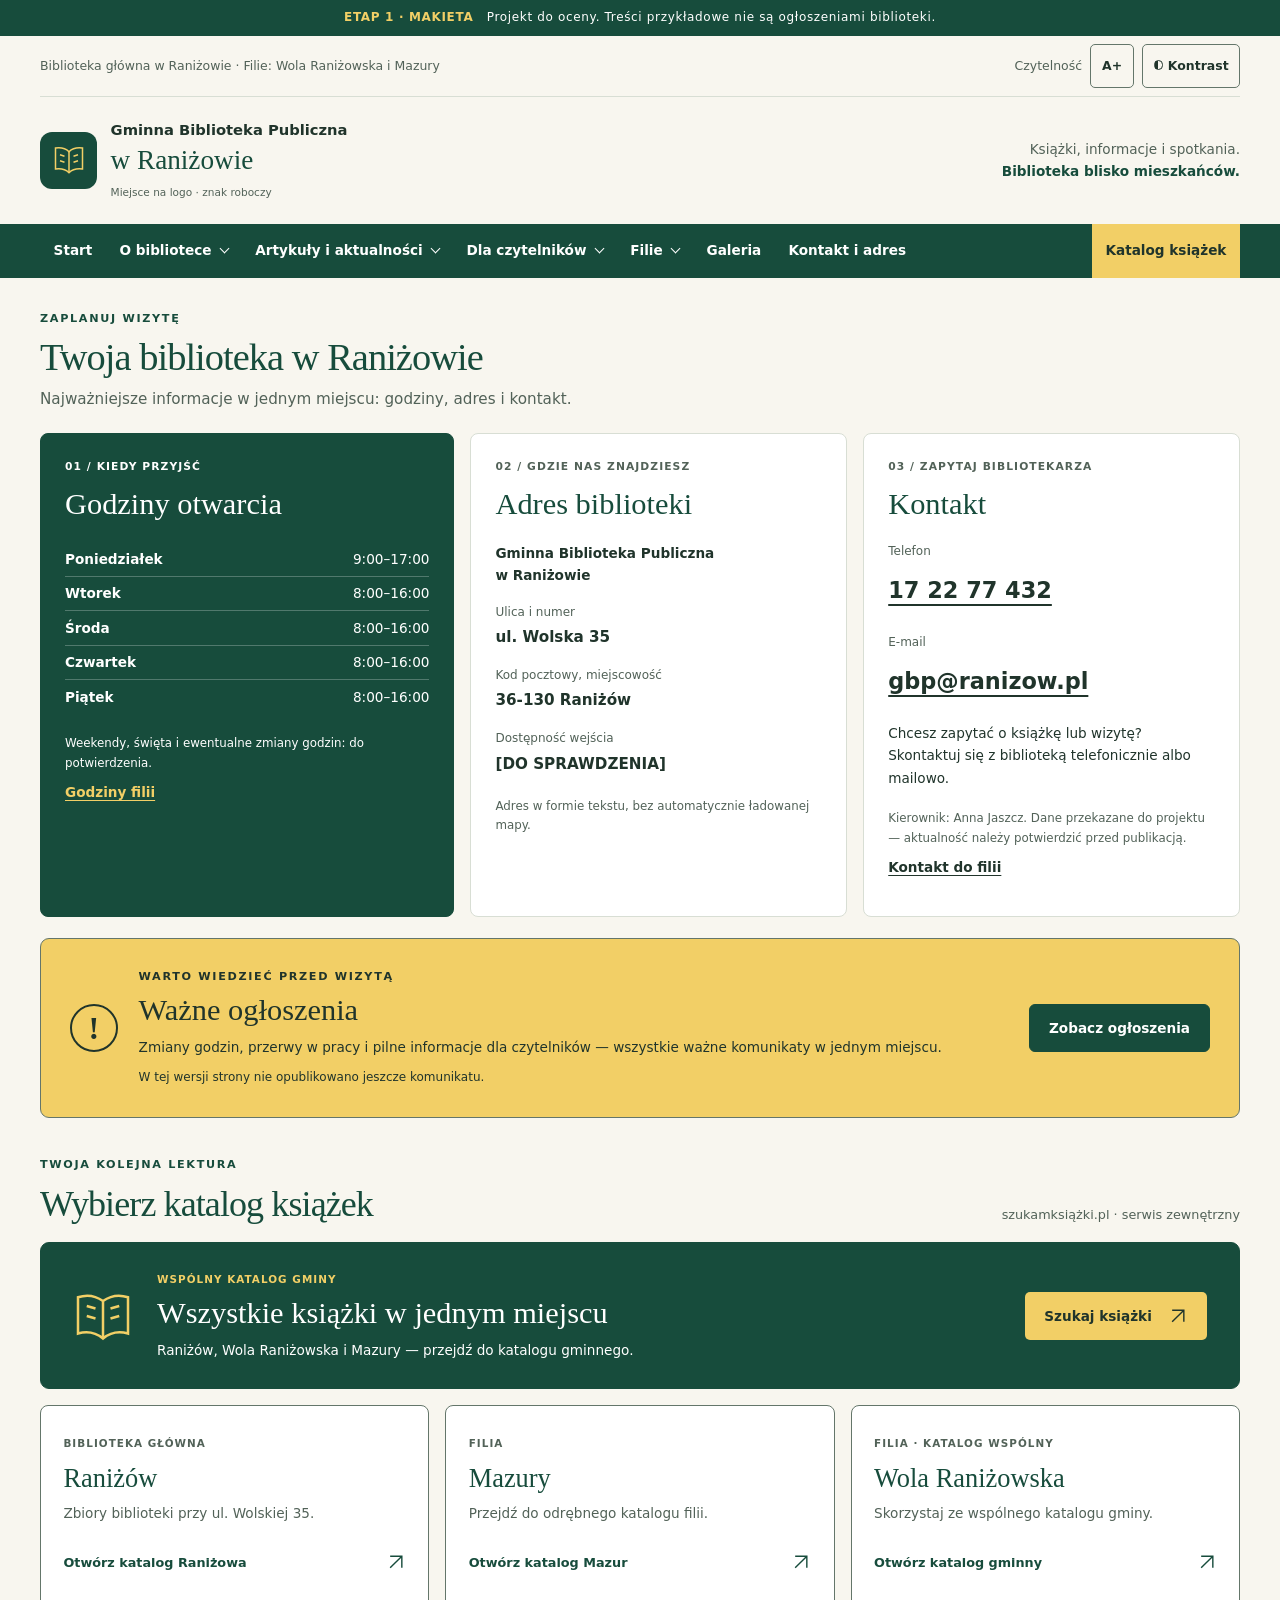
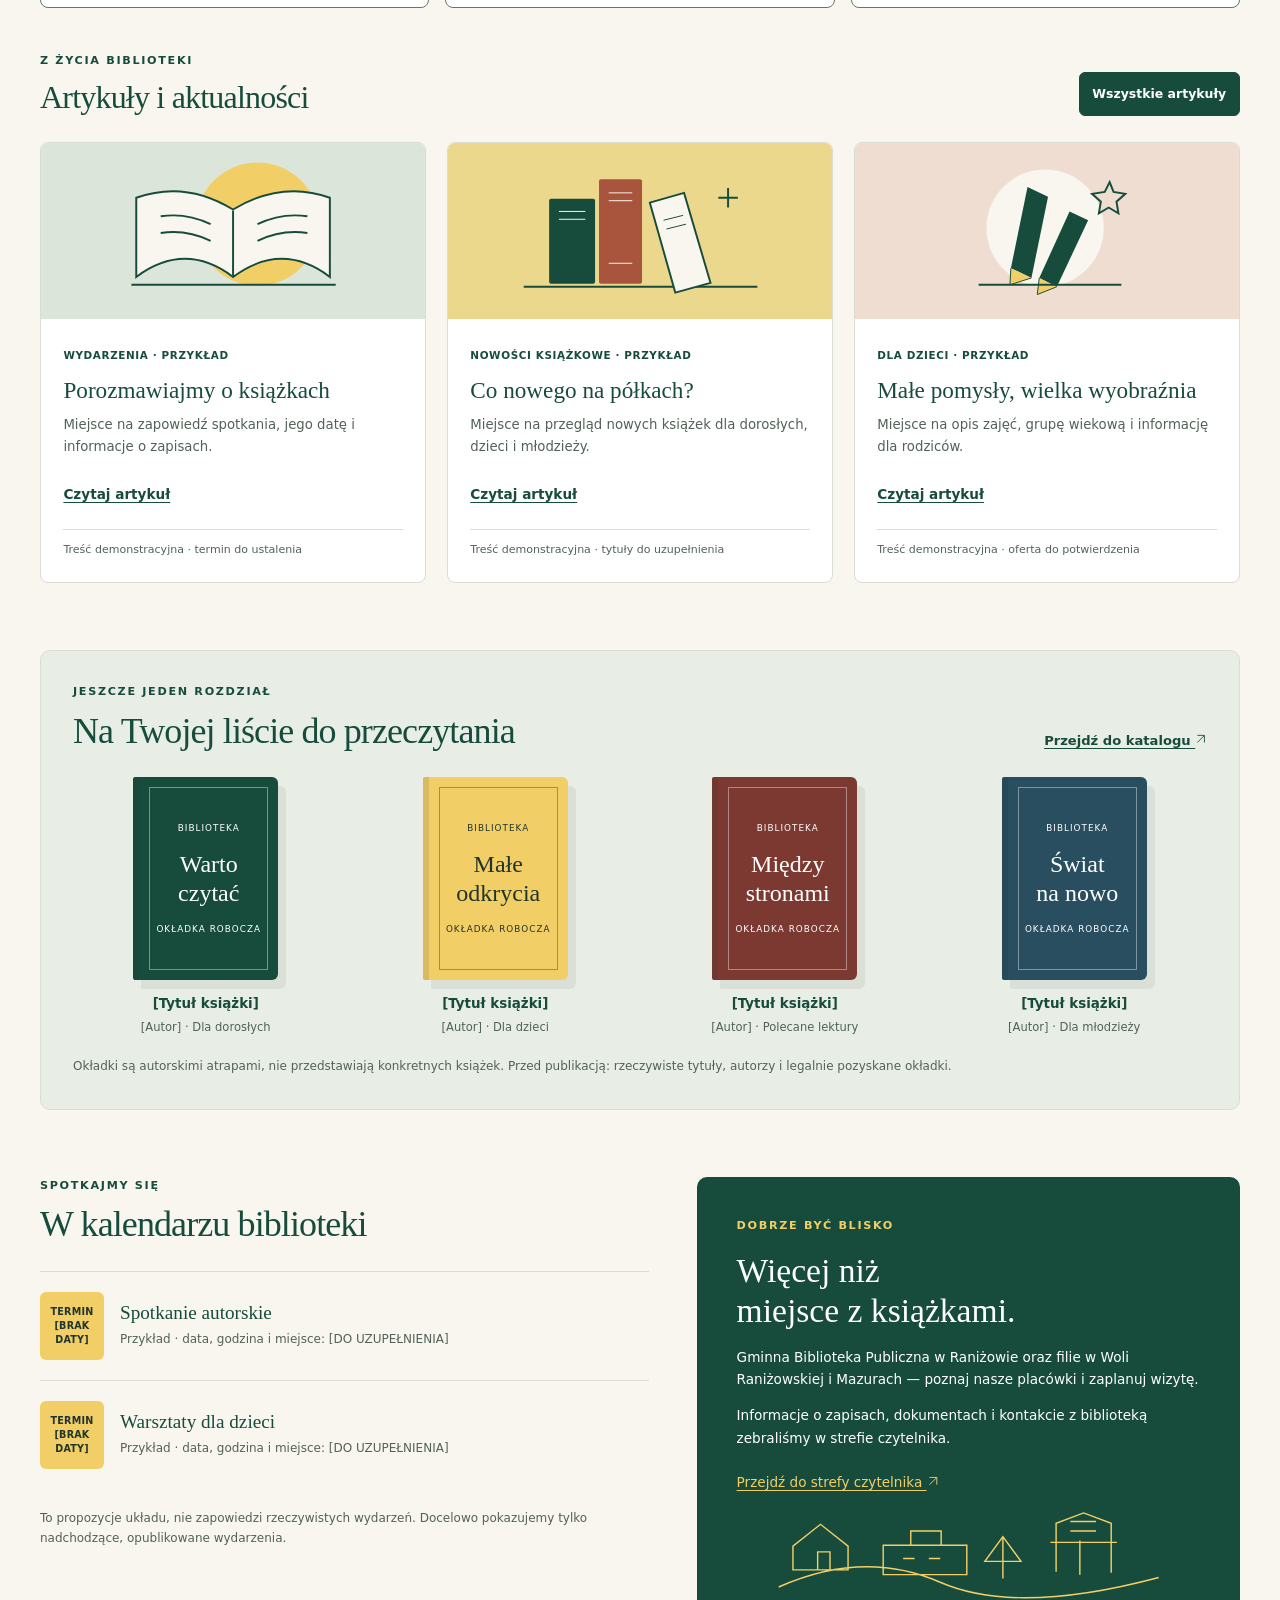
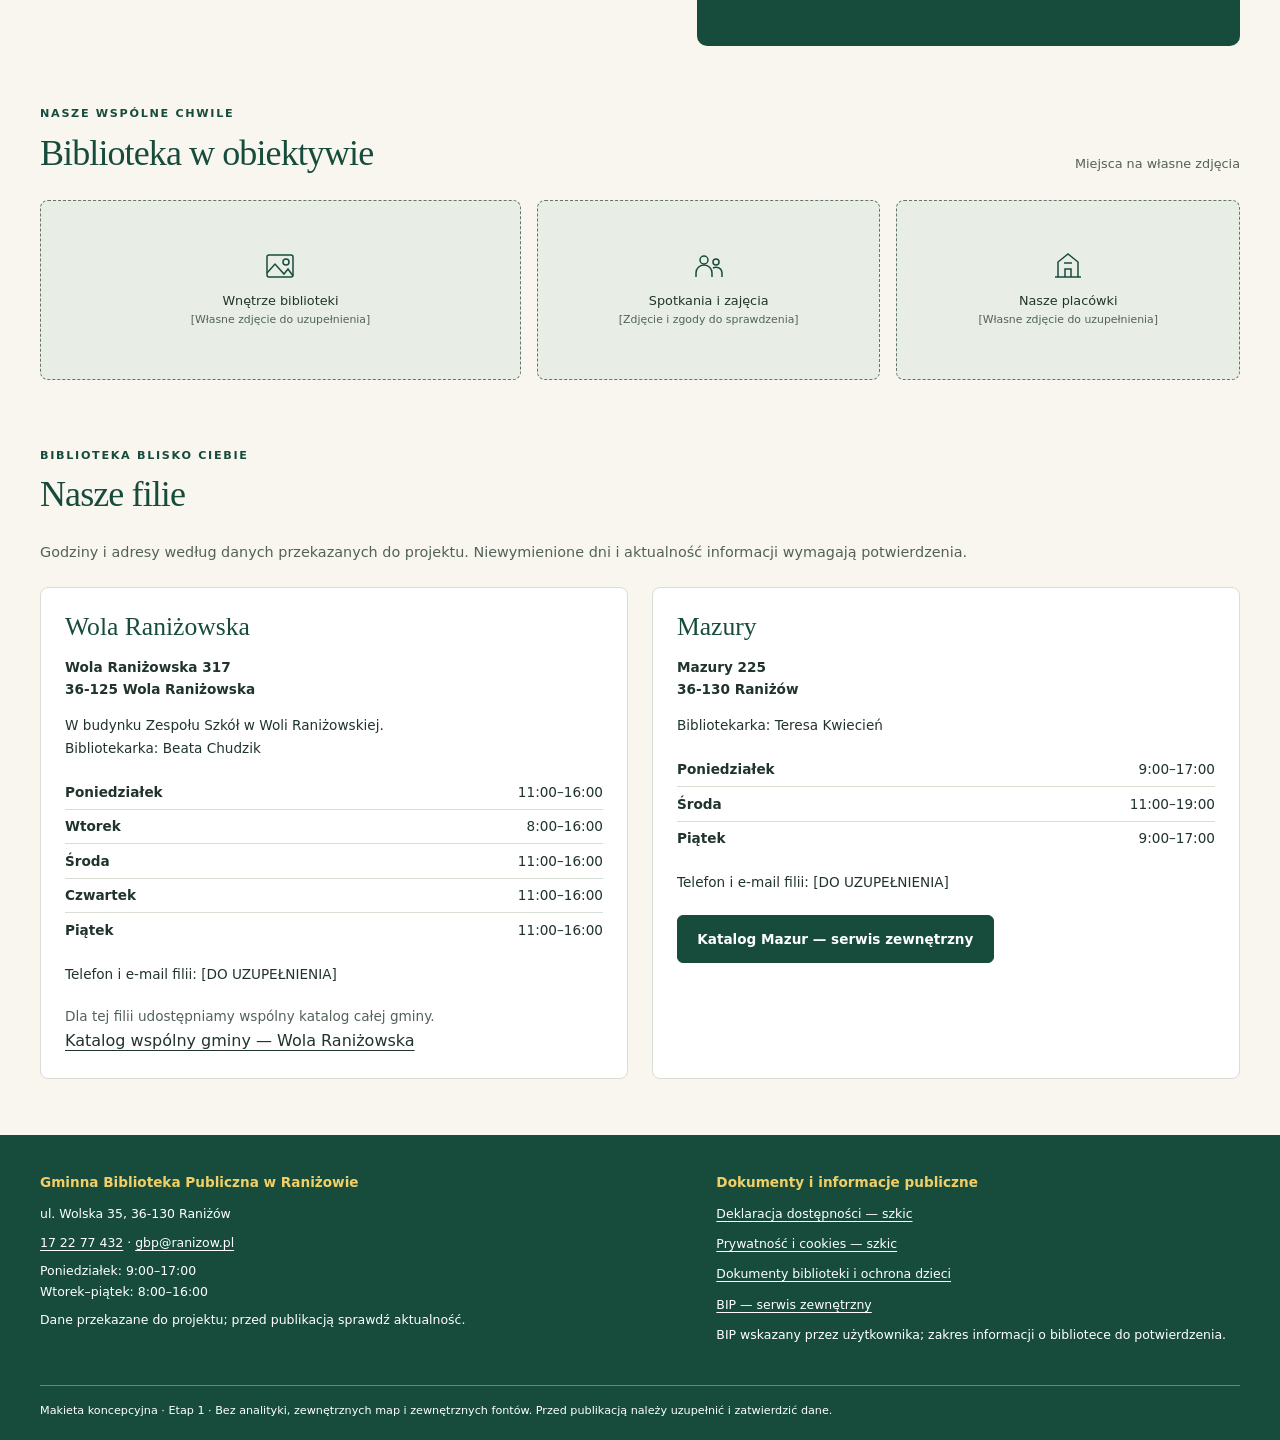
==== commit 4e926075: "Wyróżnij katalogi i ogłoszenia oraz przebuduj strefę czytelnika" ====
--- a/makieta/index.html
+++ b/makieta/index.html
@@ -30,17 +30,17 @@
     <div class="navigation-shell"><nav class="nav wrap" id="menu" aria-label="Menu główne">
       <a href="index.html">Start</a>
       <details class="nav-group"><summary>O bibliotece</summary><div class="submenu">
-        <a href="informacje.html#o-bibliotece">O nas</a><a href="informacje.html#historia">Historia biblioteki</a><a href="informacje.html#pracownicy">Struktura i pracownicy</a><a href="informacje.html#statut">Statut</a><a href="informacje.html#projekty">Projekty i dofinansowania</a>
+        <a href="informacje.html#o-bibliotece">O nas</a><a href="informacje.html#pracownicy">Struktura i pracownicy</a><a href="informacje.html#statut">Statut</a><a href="informacje.html#projekty">Projekty i dofinansowania</a>
       </div></details>
       <details class="nav-group"><summary>Artykuły i aktualności</summary><div class="submenu">
         <a href="artykuly.html">Wszystkie artykuły</a><a href="artykuly.html?kategoria=wydarzenia">Wydarzenia</a><a href="artykuly.html?kategoria=dorosli">Nowości dla dorosłych</a><a href="artykuly.html?kategoria=dzieci">Dla dzieci i młodzieży</a><a href="artykuly.html?kategoria=recenzje">Recenzje</a><a href="artykuly.html?kategoria=ogloszenia">Ogłoszenia</a>
       </div></details>
-      <details class="nav-group"><summary>Dla czytelników</summary><div class="submenu">
-        <a href="index.html#godziny">Godziny otwarcia</a><a href="informacje.html#zapisy">Jak się zapisać</a><a href="informacje.html#uslugi">Oferta i usługi</a><a href="informacje.html#regulamin">Regulamin i cennik</a><a href="index.html#wydarzenia">Kalendarz wydarzeń</a>
+      <details class="nav-group"><summary>Dla czytelników</summary><div class="submenu"><a href="informacje.html">Strefa czytelnika</a>
+        <a href="index.html#godziny">Godziny otwarcia</a><a href="informacje.html#zapisy">Jak się zapisać</a><a href="regulamin.html">Regulamin biblioteki</a><a href="index.html#wydarzenia">Kalendarz wydarzeń</a><a href="informacje.html#dokumenty">Dokumenty i dostępność</a>
       </div></details>
       <details class="nav-group"><summary>Filie</summary><div class="submenu"><a href="index.html#filia-wola">Wola Raniżowska</a><a href="index.html#filia-mazury">Mazury</a></div></details>
-      <a href="index.html#regionalia">Regionalia</a><a href="index.html#galeria">Galeria</a>
-      <a href="index.html#kontakt">Kontakt i adres</a>
+      <a href="index.html#galeria">Galeria</a>
+      <a href="index.html#kontakt">Kontakt i adres</a><a class="nav-catalog" href="index.html#katalogi">Katalog książek</a>
     </nav></div>
   </header>  <main id="tresc" tabindex="-1" class="wrap">
     <section class="visit-intro" aria-labelledby="library-title"><p class="eyebrow">Zaplanuj wizytę</p><h1 id="library-title">Twoja biblioteka w Raniżowie</h1><p>Najważniejsze informacje w jednym miejscu: godziny, adres i kontakt.</p></section>
@@ -53,7 +53,23 @@
       <section class="visit-card" id="adres" aria-labelledby="address-title"><div class="card-kicker">02 / Gdzie nas znajdziesz</div><h2 id="address-title">Adres biblioteki</h2><p class="visit-lead">Gminna Biblioteka Publiczna<br>w Raniżowie</p><dl class="visit-details"><dt>Ulica i numer</dt><dd>ul. Wolska 35</dd><dt>Kod pocztowy, miejscowość</dt><dd>36-130 Raniżów</dd><dt>Dostępność wejścia</dt><dd>[DO SPRAWDZENIA]</dd></dl><p class="notice">Adres w formie tekstu, bez automatycznie ładowanej mapy.</p></section>
       <section class="visit-card" id="kontakt" aria-labelledby="contact-main-title"><div class="card-kicker">03 / Zapytaj bibliotekarza</div><h2 id="contact-main-title">Kontakt</h2><dl class="visit-details"><dt>Telefon</dt><dd class="contact-value"><a href="tel:+48172277432">17 22 77 432</a></dd><dt>E-mail</dt><dd class="contact-value"><a href="mailto:gbp@ranizow.pl">gbp@ranizow.pl</a></dd></dl><p>Chcesz zapytać o książkę lub wizytę? Skontaktuj się z biblioteką telefonicznie albo mailowo.</p><p class="notice">Kierownik: Anna Jaszcz. Dane przekazane do projektu — aktualność należy potwierdzić przed publikacją.</p><a href="#filie">Kontakt do filii</a></section>
     </section>
-    <div class="service-strip"><div><strong>Katalog online</strong><div class="catalog-links"><a href="https://xn--szukamksiki-4kb16m.pl/SkNewWeb/bstart/272">Książki w Raniżowie — katalog zewnętrzny</a><a href="https://xn--szukamksiki-4kb16m.pl/SkNewWeb/astart/231">Katalog całej gminy — serwis zewnętrzny</a></div></div><a href="https://bip.ranizow.pl/6742,6744/6744/">BIP — informacje publiczne</a></div>
+
+    <section class="important-announcements" id="ogloszenia" aria-labelledby="important-title">
+      <div class="important-symbol" aria-hidden="true">!</div>
+      <div class="important-copy"><p class="eyebrow">Warto wiedzieć przed wizytą</p><h2 id="important-title">Ważne ogłoszenia</h2><p>Zmiany godzin, przerwy w pracy i pilne informacje dla czytelników — wszystkie ważne komunikaty w jednym miejscu.</p><p class="announcement-status">W tej wersji strony nie opublikowano jeszcze komunikatu.</p></div>
+      <a class="button" href="artykuly.html?kategoria=ogloszenia">Zobacz ogłoszenia</a>
+    </section>
+    <section class="catalog-section" id="katalogi" aria-labelledby="catalog-title">
+      <div class="section-heading"><div><p class="eyebrow">Twoja kolejna lektura</p><h2 id="catalog-title">Wybierz katalog książek</h2></div><p>szukamksiążki.pl · serwis zewnętrzny</p></div>
+      <a class="catalog-feature" href="https://xn--szukamksiki-4kb16m.pl/SkNewWeb/astart/231">
+        <span class="catalog-icon"><svg viewBox="0 0 48 48" fill="none" stroke="currentColor" stroke-width="2" aria-hidden="true"><path d="M24 12C17 7 10 7 4 9v29c7-2 14-1 20 4 6-5 13-6 20-4V9c-6-2-13-2-20 3Zm0 0v30M11 16l7 2m-7 6 7 2m12-8 7-2m-7 10 7-2"/></svg></span><span class="catalog-feature-copy"><span class="catalog-label">Wspólny katalog gminy</span><strong>Wszystkie książki w jednym miejscu</strong><span>Raniżów, Wola Raniżowska i Mazury — przejdź do katalogu gminnego.</span></span><span class="catalog-action">Szukaj książki <svg viewBox="0 0 24 24" fill="none" stroke="currentColor" stroke-width="1.7" aria-hidden="true"><path d="M5 19 19 5M5 5h14v14"/></svg></span>
+      </a>
+      <div class="catalog-grid">
+        <a class="catalog-card" href="https://xn--szukamksiki-4kb16m.pl/SkNewWeb/bstart/272"><span class="catalog-label">Biblioteka główna</span><h3>Raniżów</h3><p>Zbiory biblioteki przy ul. Wolskiej 35.</p><span class="catalog-card-action">Otwórz katalog Raniżowa <svg viewBox="0 0 24 24" fill="none" stroke="currentColor" stroke-width="1.7" aria-hidden="true"><path d="M5 19 19 5M5 5h14v14"/></svg></span></a>
+        <a class="catalog-card" href="https://xn--szukamksiki-4kb16m.pl/SkNewWeb/bstart/273"><span class="catalog-label">Filia</span><h3>Mazury</h3><p>Przejdź do odrębnego katalogu filii.</p><span class="catalog-card-action">Otwórz katalog Mazur <svg viewBox="0 0 24 24" fill="none" stroke="currentColor" stroke-width="1.7" aria-hidden="true"><path d="M5 19 19 5M5 5h14v14"/></svg></span></a>
+        <a class="catalog-card" href="https://xn--szukamksiki-4kb16m.pl/SkNewWeb/astart/231"><span class="catalog-label">Filia · katalog wspólny</span><h3>Wola Raniżowska</h3><p>Skorzystaj ze wspólnego katalogu gminy.</p><span class="catalog-card-action">Otwórz katalog gminny <svg viewBox="0 0 24 24" fill="none" stroke="currentColor" stroke-width="1.7" aria-hidden="true"><path d="M5 19 19 5M5 5h14v14"/></svg></span></a>
+      </div>
+    </section>
 <div class="editorial-layout">    <section class="section articles-home" id="aktualnosci" aria-labelledby="news-title">
       <div class="section-heading"><div><p class="eyebrow">Z życia biblioteki</p><h2 id="news-title">Artykuły i aktualności</h2></div><a class="button button-small" href="artykuly.html">Wszystkie artykuły</a></div>
       <div class="news-grid">
@@ -62,12 +78,12 @@
         <article class="news-card" data-category="dzieci"><div class="news-art art-peach" aria-hidden="true"><svg viewBox="0 0 360 180" fill="none"><circle cx="178" cy="87" r="60" fill="#F8F6EF"/><path d="m143 128 17-83 21 10-17 83Zm29 10 31-68 19 9-32 68Z" fill="#174C3C"/><path d="m143 128-1 17 22-7m8 0-2 17 20-8" fill="#F2CF66" stroke="#174C3C"/><path d="M110 145h146M244 40l4 10 12 2-9 8 2 12-10-6-10 6 2-12-9-8 13-2Z" stroke="#174C3C" stroke-width="2"/></svg></div><div class="news-body"><span class="tag">Dla dzieci · przykład</span><h3><a href="artykul-dzieci.html">Małe pomysły, wielka wyobraźnia</a></h3><p>Miejsce na opis zajęć, grupę wiekową i informację dla rodziców.</p><a class="read-link" href="artykul-dzieci.html">Czytaj artykuł</a><span class="sample-note">Treść demonstracyjna · oferta do potwierdzenia</span></div></article>
       </div>
     </section>
-<aside class="reader-sidebar" aria-label="Skróty dla czytelników"><section class="side-card"><h2>Na skróty</h2><ul><li><a href="#godziny">Godziny otwarcia</a></li><li><a href="#kontakt">Telefon i e-mail</a></li><li><a href="informacje.html#zapisy">Jak się zapisać</a></li><li><a href="informacje.html#regulamin">Regulamin i cennik</a></li><li><a href="#wydarzenia">Nadchodzące wydarzenia</a></li><li><a href="deklaracja-dostepnosci.html">Deklaracja dostępności — szkic</a></li></ul></section><section class="side-card side-notice"><h2>Ważne ogłoszenia</h2><p>Miejsce na pilne informacje o zmianach godzin lub przerwach w pracy.</p><span class="sample-note">Przykład układu · bez aktywnego ogłoszenia</span></section></aside></div>    <section class="section" id="nowosci" aria-labelledby="books-title">
+</div>    <section class="section" id="nowosci" aria-labelledby="books-title">
       <div class="books-panel"><div class="section-heading"><div><p class="eyebrow">Jeszcze jeden rozdział</p><h2 id="books-title">Na Twojej liście do przeczytania</h2></div><a class="text-link" href="https://xn--szukamksiki-4kb16m.pl/SkNewWeb/astart/231">Przejdź do katalogu <svg class="arrow" viewBox="0 0 20 20" fill="none" stroke="currentColor" stroke-width="1.5" aria-hidden="true"><path d="M4 16 16 4M4 4h12v12"/></svg></a></div>
         <div class="book-grid">
           <article class="book"><div class="cover cover-green" aria-hidden="true"><span>Biblioteka</span><strong>Warto<br>czytać</strong><span>Okładka robocza</span></div><h3>[Tytuł książki]</h3><p>[Autor] · Dla dorosłych</p></article>
           <article class="book"><div class="cover cover-gold" aria-hidden="true"><span>Biblioteka</span><strong>Małe<br>odkrycia</strong><span>Okładka robocza</span></div><h3>[Tytuł książki]</h3><p>[Autor] · Dla dzieci</p></article>
-          <article class="book"><div class="cover cover-red" aria-hidden="true"><span>Biblioteka</span><strong>Bliskie<br>historie</strong><span>Okładka robocza</span></div><h3>[Tytuł książki]</h3><p>[Autor] · Regionalia</p></article>
+          <article class="book"><div class="cover cover-red" aria-hidden="true"><span>Biblioteka</span><strong>Między<br>stronami</strong><span>Okładka robocza</span></div><h3>[Tytuł książki]</h3><p>[Autor] · Polecane lektury</p></article>
           <article class="book"><div class="cover cover-blue" aria-hidden="true"><span>Biblioteka</span><strong>Świat<br>na nowo</strong><span>Okładka robocza</span></div><h3>[Tytuł książki]</h3><p>[Autor] · Dla młodzieży</p></article>
         </div><p class="notice">Okładki są autorskimi atrapami, nie przedstawiają konkretnych książek. Przed publikacją: rzeczywiste tytuły, autorzy i legalnie pozyskane okładki.</p>
       </div>
@@ -78,19 +94,18 @@
         <article class="event"><div class="event-date" aria-hidden="true">TERMIN<br>[BRAK DATY]</div><div><h3>Warsztaty dla dzieci</h3><p>Przykład · data, godzina i miejsce: [DO UZUPEŁNIENIA]</p></div></article>
         <p class="notice">To propozycje układu, nie zapowiedzi rzeczywistych wydarzeń. Docelowo pokazujemy tylko nadchodzące, opublikowane wydarzenia.</p>
       </section>
-      <section class="about" id="o-bibliotece" aria-labelledby="about-title"><p class="eyebrow">Dobrze być blisko</p><h2 id="about-title">Więcej niż<br>miejsce z książkami.</h2><p>Proponujemy bibliotekę przedstawioną jako otwarte miejsce spotkań, odkrywania pasji i poznawania lokalnych historii.</p><p>Opis działalności oraz historia instytucji: [DO UZUPEŁNIENIA na podstawie materiałów biblioteki].</p><a href="#regionalia">Miejsce na historię i regionalia <span aria-hidden="true"><svg class="arrow" viewBox="0 0 20 20" fill="none" stroke="currentColor" stroke-width="1.5" aria-hidden="true"><path d="M4 16 16 4M4 4h12v12"/></svg></span></a><svg class="line-art" viewBox="0 0 400 100" fill="none" stroke="currentColor" stroke-width="1.5" aria-hidden="true"><path d="M0 80q90-40 170-5t230-5M15 62h58V37L44 14 15 37Zm26 0V43h13v19m56 5h88V36h-88Zm29-31V21h32v15m-40 14h12m15 0h12M236 71V27m0 0-19 26h38Zm56 6h58V13l-29-11-29 11Zm-6 0h70m-49-12h27m-27-10h27m-17 20v36m-25-36v33m58-33v34"/></svg></section>
+      <section class="about" id="o-bibliotece" aria-labelledby="about-title"><p class="eyebrow">Dobrze być blisko</p><h2 id="about-title">Więcej niż<br>miejsce z książkami.</h2><p>Gminna Biblioteka Publiczna w Raniżowie oraz filie w Woli Raniżowskiej i Mazurach — poznaj nasze placówki i zaplanuj wizytę.</p><p>Informacje o zapisach, dokumentach i kontakcie z biblioteką zebraliśmy w strefie czytelnika.</p><a href="informacje.html">Przejdź do strefy czytelnika <span aria-hidden="true"><svg class="arrow" viewBox="0 0 20 20" fill="none" stroke="currentColor" stroke-width="1.5" aria-hidden="true"><path d="M4 16 16 4M4 4h12v12"/></svg></span></a><svg class="line-art" viewBox="0 0 400 100" fill="none" stroke="currentColor" stroke-width="1.5" aria-hidden="true"><path d="M0 80q90-40 170-5t230-5M15 62h58V37L44 14 15 37Zm26 0V43h13v19m56 5h88V36h-88Zm29-31V21h32v15m-40 14h12m15 0h12M236 71V27m0 0-19 26h38Zm56 6h58V13l-29-11-29 11Zm-6 0h70m-49-12h27m-27-10h27m-17 20v36m-25-36v33m58-33v34"/></svg></section>
     </div>
     <section class="section" id="galeria" aria-labelledby="gallery-title"><div class="section-heading"><div><p class="eyebrow">Nasze wspólne chwile</p><h2 id="gallery-title">Biblioteka w obiektywie</h2></div><p>Miejsca na własne zdjęcia</p></div><div class="gallery-grid">
       <figure class="gallery-placeholder"><svg viewBox="0 0 32 32" fill="none" stroke="currentColor" stroke-width="1.5" aria-hidden="true"><rect x="3" y="5" width="26" height="22" rx="2"/><circle cx="22" cy="12" r="3"/><path d="m3 23 8-9 9 10 4-5 5 7"/></svg><figcaption>Wnętrze biblioteki<span>[Własne zdjęcie do uzupełnienia]</span></figcaption></figure>
       <figure class="gallery-placeholder"><svg viewBox="0 0 32 32" fill="none" stroke="currentColor" stroke-width="1.5" aria-hidden="true"><circle cx="11" cy="10" r="4"/><circle cx="23" cy="12" r="3"/><path d="M3 27v-4a8 8 0 0 1 16 0v4m1-9a6 6 0 0 1 9 5v4"/></svg><figcaption>Spotkania i zajęcia<span>[Zdjęcie i zgody do sprawdzenia]</span></figcaption></figure>
-      <figure class="gallery-placeholder" id="regionalia"><svg viewBox="0 0 32 32" fill="none" stroke="currentColor" stroke-width="1.5" aria-hidden="true"><path d="M3 27h26M6 27V12l10-8 10 8v15M13 27v-8h6v8M12 13h8"/></svg><figcaption>Raniżów i okolice<span>[Materiały regionalne do uzupełnienia]</span></figcaption></figure>
+      <figure class="gallery-placeholder"><svg viewBox="0 0 32 32" fill="none" stroke="currentColor" stroke-width="1.5" aria-hidden="true"><path d="M3 27h26M6 27V12l10-8 10 8v15M13 27v-8h6v8M12 13h8"/></svg><figcaption>Nasze placówki<span>[Własne zdjęcie do uzupełnienia]</span></figcaption></figure>
     </div></section>
-    <section class="section branch-section" id="filie" aria-labelledby="branches-title"><div class="section-heading"><div><p class="eyebrow">Biblioteka blisko Ciebie</p><h2 id="branches-title">Nasze filie</h2></div></div><p class="branches-intro">Godziny i adresy według danych przekazanych do projektu. Niewymienione dni i aktualność informacji wymagają potwierdzenia.</p><div class="branch-grid"><article class="branch-card" id="filia-wola"><h3>Wola Raniżowska</h3><p><strong>Wola Raniżowska 317<br>36-125 Wola Raniżowska</strong></p><p>W budynku Zespołu Szkół w Woli Raniżowskiej.<br>Bibliotekarka: Beata Chudzik</p><table><caption class="sr-only">Godziny otwarcia filii w Woli Raniżowskiej</caption><thead class="sr-only"><tr><th scope="col">Dzień</th><th scope="col">Godziny</th></tr></thead><tbody><tr><th scope="row">Poniedziałek</th><td>11:00–16:00</td></tr><tr><th scope="row">Wtorek</th><td>8:00–16:00</td></tr><tr><th scope="row">Środa</th><td>11:00–16:00</td></tr><tr><th scope="row">Czwartek</th><td>11:00–16:00</td></tr><tr><th scope="row">Piątek</th><td>11:00–16:00</td></tr></tbody></table><p>Telefon i e-mail filii: [DO UZUPEŁNIENIA]</p><p class="notice">Link do katalogu tej filii: [DO UZUPEŁNIENIA]. Na razie można skorzystać z katalogu całej gminy.</p><a href="https://xn--szukamksiki-4kb16m.pl/SkNewWeb/astart/231">Katalog gminny — serwis zewnętrzny</a></article><article class="branch-card" id="filia-mazury"><h3>Mazury</h3><p><strong>Mazury 225<br>36-130 Raniżów</strong></p><p>Bibliotekarka: Teresa Kwiecień</p><table><caption class="sr-only">Godziny otwarcia filii w Mazurach</caption><thead class="sr-only"><tr><th scope="col">Dzień</th><th scope="col">Godziny</th></tr></thead><tbody><tr><th scope="row">Poniedziałek</th><td>9:00–17:00</td></tr><tr><th scope="row">Środa</th><td>11:00–19:00</td></tr><tr><th scope="row">Piątek</th><td>9:00–17:00</td></tr></tbody></table><p>Telefon i e-mail filii: [DO UZUPEŁNIENIA]</p><a class="button" href="https://xn--szukamksiki-4kb16m.pl/SkNewWeb/bstart/273">Katalog Mazur — serwis zewnętrzny</a></article></div></section>
+    <section class="section branch-section" id="filie" aria-labelledby="branches-title"><div class="section-heading"><div><p class="eyebrow">Biblioteka blisko Ciebie</p><h2 id="branches-title">Nasze filie</h2></div></div><p class="branches-intro">Godziny i adresy według danych przekazanych do projektu. Niewymienione dni i aktualność informacji wymagają potwierdzenia.</p><div class="branch-grid"><article class="branch-card" id="filia-wola"><h3>Wola Raniżowska</h3><p><strong>Wola Raniżowska 317<br>36-125 Wola Raniżowska</strong></p><p>W budynku Zespołu Szkół w Woli Raniżowskiej.<br>Bibliotekarka: Beata Chudzik</p><table><caption class="sr-only">Godziny otwarcia filii w Woli Raniżowskiej</caption><thead class="sr-only"><tr><th scope="col">Dzień</th><th scope="col">Godziny</th></tr></thead><tbody><tr><th scope="row">Poniedziałek</th><td>11:00–16:00</td></tr><tr><th scope="row">Wtorek</th><td>8:00–16:00</td></tr><tr><th scope="row">Środa</th><td>11:00–16:00</td></tr><tr><th scope="row">Czwartek</th><td>11:00–16:00</td></tr><tr><th scope="row">Piątek</th><td>11:00–16:00</td></tr></tbody></table><p>Telefon i e-mail filii: [DO UZUPEŁNIENIA]</p><p class="notice">Dla tej filii udostępniamy wspólny katalog całej gminy.</p><a href="https://xn--szukamksiki-4kb16m.pl/SkNewWeb/astart/231">Katalog wspólny gminy — Wola Raniżowska</a></article><article class="branch-card" id="filia-mazury"><h3>Mazury</h3><p><strong>Mazury 225<br>36-130 Raniżów</strong></p><p>Bibliotekarka: Teresa Kwiecień</p><table><caption class="sr-only">Godziny otwarcia filii w Mazurach</caption><thead class="sr-only"><tr><th scope="col">Dzień</th><th scope="col">Godziny</th></tr></thead><tbody><tr><th scope="row">Poniedziałek</th><td>9:00–17:00</td></tr><tr><th scope="row">Środa</th><td>11:00–19:00</td></tr><tr><th scope="row">Piątek</th><td>9:00–17:00</td></tr></tbody></table><p>Telefon i e-mail filii: [DO UZUPEŁNIENIA]</p><a class="button" href="https://xn--szukamksiki-4kb16m.pl/SkNewWeb/bstart/273">Katalog Mazur — serwis zewnętrzny</a></article></div></section>
   </main>
   <footer><div class="wrap"><div class="footer-grid">
     <section aria-labelledby="contact-title"><h2 id="contact-title">Gminna Biblioteka Publiczna w Raniżowie</h2><p>ul. Wolska 35, 36-130 Raniżów</p><p><a href="tel:+48172277432">17 22 77 432</a> · <a href="mailto:gbp@ranizow.pl">gbp@ranizow.pl</a></p><p>Poniedziałek: 9:00–17:00<br>Wtorek–piątek: 8:00–16:00</p><p>Dane przekazane do projektu; przed publikacją sprawdź aktualność.</p></section>
-    <section aria-labelledby="shortcuts-title"><h2 id="shortcuts-title">Na skróty</h2><ul><li><a href="#aktualnosci">Aktualności</a></li><li><a href="#wydarzenia">Wydarzenia</a></li><li><a href="#filie">Filie i punkty biblioteczne</a></li><li><a href="#galeria">Galeria</a></li></ul></section>
-    <section aria-labelledby="public-title"><h2 id="public-title">Dokumenty i informacje publiczne</h2><ul><li><a href="deklaracja-dostepnosci.html">Deklaracja dostępności — szkic</a></li><li><a href="prywatnosc.html">Prywatność i cookies — szkic</a></li><li><a href="informacje.html#statut">Statut, regulaminy i ochrona dzieci</a></li><li><a href="https://bip.ranizow.pl/6742,6744/6744/">BIP — serwis zewnętrzny</a></li></ul><p class="footer-pending">BIP wskazany przez użytkownika; zakres informacji o bibliotece do potwierdzenia.</p></section>
+    <section aria-labelledby="public-title"><h2 id="public-title">Dokumenty i informacje publiczne</h2><ul><li><a href="deklaracja-dostepnosci.html">Deklaracja dostępności — szkic</a></li><li><a href="prywatnosc.html">Prywatność i cookies — szkic</a></li><li><a href="informacje.html#dokumenty">Dokumenty biblioteki i ochrona dzieci</a></li><li><a href="https://bip.ranizow.pl/6742,6744/6744/">BIP — serwis zewnętrzny</a></li></ul><p class="footer-pending">BIP wskazany przez użytkownika; zakres informacji o bibliotece do potwierdzenia.</p></section>
   </div><div class="footer-note">Makieta koncepcyjna · Etap 1 · Bez analityki, zewnętrznych map i zewnętrznych fontów. Przed publikacją należy uzupełnić i zatwierdzić dane.</div></div></footer>
   <div class="sr-only" id="announcements" role="status" aria-live="polite"></div>
 </body>
--- a/makieta/styles.css
+++ b/makieta/styles.css
@@ -119,7 +119,7 @@
 .branch-details { border-left: 1px solid var(--line); padding-left: 2rem; }
 .branch-details strong { font-size: .85rem; }
 footer { background: var(--green); color: var(--paper); padding-block: 2.5rem 1.2rem; }
-.footer-grid { display: grid; grid-template-columns: 1.3fr 1fr 1fr; gap: 3rem; }
+.footer-grid { display: grid; grid-template-columns: 1.2fr 1fr; gap: 3rem; }
 footer h2 { color: var(--yellow); font-family: inherit; font-size: .85rem; font-weight: 650; margin: 0 0 .8rem; }
 footer p, footer a, footer li { font-size: .78rem; }
 footer p { margin: 0 0 .5rem; }
@@ -251,30 +251,14 @@
 .visit-details dd { margin: .15rem 0 0; font-size: .95rem; font-weight: 650; }
 .visit-details .contact-value { font-size: 1.4rem; }
 .visit-details dd a { font-size: inherit; }
-.service-strip { display: flex; flex-wrap: wrap; align-items: center; justify-content: space-between; gap: .5rem 1.5rem; padding: .8rem 1.25rem; background: var(--pale); border-radius: 6px; margin-top: 1rem; font-size: .82rem; }
-.service-strip a { display: inline-block; padding-block: .3rem; min-height: 44px; }
-.service-strip .catalog-links { display: flex; flex-wrap: wrap; gap: .5rem 1.5rem; }
-.editorial-layout { display: grid; grid-template-columns: minmax(0, 1fr) 260px; gap: 2rem; align-items: start; padding-top: 2.5rem; }
+.editorial-layout { padding-top: 2.8rem; }
 .articles-home { padding-top: 0; }
 .articles-home .section-heading h2 { font-size: 2rem; }
-.articles-home .news-grid { grid-template-columns: repeat(2, minmax(0, 1fr)); }
-.articles-home .news-card:first-child { grid-column: 1 / -1; display: grid; grid-template-columns: minmax(0, .9fr) minmax(0, 1fr); }
-.articles-home .news-card:first-child .news-art { height: 100%; min-height: 220px; }
-.articles-home .news-card:first-child .news-art svg { max-height: 270px; }
-.articles-home .news-card:first-child h3 { font-size: 1.8rem; }
+.articles-home .news-grid { grid-template-columns: repeat(3, minmax(0, 1fr)); }
 .news-body h3 a { text-decoration: none; }
 .news-body h3 a:hover { text-decoration: underline; }
 .read-link { display: inline-block; padding-block: .5rem; margin-bottom: .6rem; min-height: 44px; font-size: .85rem; color: var(--green); font-weight: 700; }
 .button-small { font-size: .78rem; padding: .5rem .8rem; min-height: 44px; }
-.reader-sidebar { display: grid; gap: 1rem; }
-.side-card { background: var(--paper); border: 1px solid var(--line); border-radius: 8px; padding: 1.4rem; }
-.side-card h2 { font-size: 1.5rem; margin: 0 0 .8rem; }
-.side-card ul { list-style: none; padding: 0; margin: 0; }
-.side-card li + li { border-top: 1px solid var(--line); }
-.side-card a { display: block; min-height: 44px; padding-block: .7rem; font-size: .8rem; }
-.side-card p { font-size: .85rem; }
-.side-notice { background: var(--yellow); color: var(--ink); border-color: var(--control-border); }
-.side-notice .sample-note { color: var(--ink); border-color: var(--control-border); }
 .branch-grid { display: grid; grid-template-columns: repeat(2, minmax(0, 1fr)); gap: 1.5rem; }
 .branch-card { padding: 1.5rem; background: var(--paper); border: 1px solid var(--line); border-radius: 8px; }
 .branch-card h3 { font-size: 1.6rem; margin: 0 0 .8rem; }
@@ -305,11 +289,9 @@
 .high-contrast .navigation-shell, .high-contrast .nav-group > summary:hover { background: #000000; }
 .high-contrast .nav { color: #FFFFFF; border: 1px solid #FFFFFF; }
 .high-contrast .hours-card { background: #000000; border-color: #FFFFFF; }
-.high-contrast .side-notice { background: #000000; color: #FFFFFF; }
 .high-contrast .filter-group button[aria-pressed="true"] { background: #FFFF00; color: #000000; }
 @media (max-width: 1050px) {
   .nav > a, .nav-group > summary { padding-inline: .7rem; }
-  .editorial-layout { grid-template-columns: minmax(0, 1fr) 225px; gap: 1rem; }
   .visit-card { padding: 1.1rem; }
   .visit-card h2 { font-size: 1.65rem; }
 }
@@ -321,8 +303,6 @@
   .visit-grid { grid-template-columns: repeat(2, minmax(0, 1fr)); }
   .hours-card { grid-column: 1/-1; }
   .hours-card table { max-width: 600px; }
-  .editorial-layout { grid-template-columns: minmax(0, 1fr); }
-  .reader-sidebar { grid-template-columns: repeat(2, minmax(0, 1fr)); }
 }
 @media (max-width: 650px) {
   .visit-intro { padding-top: 1.5rem; }
@@ -330,9 +310,115 @@
   .visit-card { padding: 1.4rem; }
   .visit-card h2 { font-size: 1.9rem; }
   .articles-home .news-grid { grid-template-columns: minmax(0, 1fr); }
-  .articles-home .news-card:first-child { display: block; }
-  .articles-home .news-card:first-child .news-art { height: 200px; min-height: 0; }
-  .reader-sidebar { grid-template-columns: minmax(0, 1fr); }
   .editorial-layout { padding-top: 2rem; }
   .branch-section { padding-bottom: 2.5rem; }
 }
+
+.nav > .nav-catalog { background: var(--yellow); color: #20342B; font-weight: 800; margin-left: auto; }
+.nav > .nav-catalog:hover { background: #F8E4A4; }
+.nav > .nav-catalog:focus-visible { outline-color: #20342B; }
+.important-announcements { display: grid; grid-template-columns: auto minmax(0, 1fr) auto; gap: 1.3rem; align-items: center; padding: 1.8rem; margin-top: 1.3rem; background: var(--yellow); color: #20342B; border: 1px solid #64766A; border-radius: 9px; }
+.important-symbol { width: 48px; height: 48px; border: 2px solid currentColor; border-radius: 50%; display: grid; place-content: center; font: 700 2rem/1 Georgia, serif; }
+.important-copy .eyebrow { color: inherit; margin-bottom: .4rem; }
+.important-copy h2 { color: inherit; font-size: 1.9rem; margin: 0 0 .5rem; }
+.important-copy p:not(.eyebrow) { font-size: .85rem; margin: 0; }
+.important-copy .announcement-status { margin-top: .6rem !important; font-size: .75rem !important; }
+.important-announcements .button { background: #174C3C; border-color: #174C3C; color: #FFFFFF; }
+.important-announcements .button:focus-visible { outline-color: #20342B; }
+.catalog-section { padding-top: 2.4rem; }
+.catalog-section .section-heading { margin-bottom: 1.1rem; }
+.catalog-feature { display: grid; grid-template-columns: auto minmax(0, 1fr) auto; align-items: center; gap: 1.5rem; padding: 1.7rem 2rem; background: var(--green); color: #FFFFFF; border: 1px solid var(--green); border-radius: 9px; text-decoration: none; }
+.catalog-feature:hover { background: var(--green-hover); }
+.catalog-feature:focus-visible { outline-color: var(--green); }
+.catalog-icon { width: 60px; height: 60px; color: var(--yellow); display: grid; place-items: center; }
+.catalog-icon svg { width: 100%; }
+.catalog-feature-copy { display: grid; gap: .4rem; }
+.catalog-feature-copy strong { font: 400 1.9rem/1.25 Georgia, serif; }
+.catalog-feature-copy > span:last-child { font-size: .85rem; }
+.catalog-label { text-transform: uppercase; letter-spacing: .1em; font-size: .65rem; font-weight: 800; }
+.catalog-feature .catalog-label { color: var(--yellow); }
+.catalog-action { display: inline-flex; align-items: center; justify-content: center; gap: 1rem; color: #20342B; background: var(--yellow); padding: .8rem 1.2rem; border-radius: 5px; font-size: .85rem; font-weight: 750; }
+.catalog-action svg, .catalog-card-action svg, .journey-action svg { width: 20px; height: 20px; flex-shrink: 0; }
+.catalog-grid { display: grid; grid-template-columns: repeat(3, minmax(0, 1fr)); gap: 1rem; margin-top: 1rem; }
+.catalog-card { background: var(--paper); border: 1px solid var(--control-border); border-radius: 8px; text-decoration: none; padding: 1.4rem; }
+.catalog-card:hover { background: var(--pale); }
+.catalog-card .catalog-label { color: var(--muted); }
+.catalog-card h3 { font-size: 1.65rem; margin: .5rem 0; }
+.catalog-card p { font-size: .85rem; color: var(--muted); margin: 0 0 1rem; }
+.catalog-card-action { display: flex; justify-content: space-between; align-items: center; gap: .75rem; color: var(--green); font-size: .8rem; font-weight: 750; min-height: 44px; }
+.reader-hero { background: var(--green); color: #FFFFFF; border-radius: 10px; display: grid; grid-template-columns: minmax(0, 1.6fr) minmax(0, 1fr); gap: 2rem; padding: 3rem; }
+.reader-hero .eyebrow { color: var(--yellow); }
+.reader-hero h1 { color: #FFFFFF; font-size: clamp(2.3rem, 3.8vw, 3.5rem); margin-bottom: 1.25rem; }
+.reader-hero p:not(.eyebrow) { max-width: 48ch; font-size: 1rem; margin: 0 0 1.5rem; }
+.button-yellow { background: var(--yellow); color: #20342B; border-color: var(--yellow); }
+.button-yellow:hover { background: #F8E4A4; }
+.reader-hero a:focus-visible { outline-color: var(--yellow); }
+.reader-illustration { display: flex; align-items: center; justify-content: center; gap: 1.4rem; color: var(--yellow); padding: 1.5rem; border: 1px solid #FFFFFF55; border-radius: 100px 100px 12px 12px; }
+.reader-illustration svg { width: 100px; max-width: 45%; flex-shrink: 0; }
+.reader-illustration span { font: 400 1.6rem/1.5 Georgia, serif; }
+.reader-journey { display: grid; grid-template-columns: repeat(3, minmax(0, 1fr)); gap: 1rem; margin-top: 1.2rem; }
+.journey-card { background: var(--paper); border: 1px solid var(--line); border-radius: 8px; padding: 1.5rem; text-decoration: none; }
+.journey-card:hover { background: var(--pale); border-color: var(--control-border); }
+.journey-number { display: inline-grid; place-content: center; width: 40px; height: 40px; background: var(--pale); border-radius: 50%; color: var(--green); font-weight: 750; font-size: .85rem; }
+.journey-card h2 { font-size: 1.6rem; margin: 1rem 0 .65rem; }
+.journey-card p { font-size: .87rem; color: var(--muted); }
+.journey-action { display: flex; align-items: center; justify-content: space-between; gap: .8rem; font-size: .8rem; font-weight: 750; color: var(--green); padding-top: .5rem; }
+.reader-registration { display: grid; grid-template-columns: minmax(0, 1fr) minmax(0, 1.2fr); gap: 3rem; margin-top: 3.5rem; padding: 2.5rem; border-radius: 9px; background: var(--pale); }
+.reader-registration h2 { font-size: 2.2rem; margin: 0 0 1rem; }
+.reader-registration p { font-size: .95rem; }
+.registration-steps { counter-reset: registration; list-style: none; padding: 0; margin: 0; }
+.registration-steps li { position: relative; padding: .5rem 0 1rem 2.7rem; counter-increment: registration; }
+.registration-steps li::before { content: counter(registration); position: absolute; top: .4rem; left: 0; width: 29px; height: 29px; display: grid; place-content: center; border: 1px solid var(--control-border); border-radius: 50%; font-size: .8rem; color: var(--green); }
+.registration-steps strong, .registration-steps span { display: block; }
+.registration-steps strong { font-size: .95rem; margin-bottom: .25rem; }
+.registration-steps span { color: var(--muted); font-size: .85rem; }
+.documents-intro { color: var(--muted); font-size: .95rem; max-width: 75ch; margin: 0 0 1.5rem; }
+.document-grid { display: grid; grid-template-columns: repeat(3, minmax(0, 1fr)); gap: 1rem; }
+.document-card { background: var(--paper); border: 1px solid var(--line); border-radius: 8px; padding: 1.5rem; display: flex; flex-direction: column; align-items: flex-start; }
+.document-type { display: inline-block; background: var(--pale); color: var(--green); border-radius: 4px; padding: .35rem .5rem; font-size: .67rem; font-weight: 750; }
+.document-draft { background: #F4E8B6; color: #20342B; }
+.document-card h3 { font-size: 1.65rem; margin: 1rem 0 .7rem; }
+.document-card p { color: var(--muted); font-size: .85rem; margin: 0 0 1rem; }
+.document-card a { margin-top: auto; display: inline-flex; align-items: center; min-height: 44px; font-size: .8rem; color: var(--green); font-weight: 650; }
+.institution-grid { display: grid; grid-template-columns: repeat(3, minmax(0, 1fr)); gap: 1.5rem; }
+.institution-grid section { border-top: 2px solid var(--control-border); padding-top: 1rem; }
+.institution-grid h3 { font-size: 1.5rem; margin: 0 0 1rem; }
+.institution-grid p { font-size: .9rem; }
+.document-status { background: var(--pale); border: 1px solid var(--control-border); border-radius: 8px; padding: 1.7rem; margin-block: 2rem; }
+.document-status h2 { margin-top: 1rem; }
+.document-status p { font-size: 1rem; }
+.high-contrast .catalog-feature, .high-contrast .reader-hero { background: #000000; border: 1px solid #FFFFFF; }
+.high-contrast .catalog-feature:hover { background: #000000; }
+.high-contrast .button-yellow { background: #FFFF00; color: #000000; }
+.high-contrast .catalog-feature:focus-visible { outline-color: #FFFF00; }
+@media (max-width: 1050px) {
+  .catalog-feature { padding: 1.5rem; gap: 1rem; }
+  .catalog-feature-copy strong { font-size: 1.6rem; }
+  .reader-hero { padding: 2rem; }
+  .reader-registration { gap: 2rem; padding: 2rem; }
+}
+@media (max-width: 900px) {
+  .nav > .nav-catalog { margin-left: 0; }
+  .important-announcements { grid-template-columns: auto minmax(0, 1fr); }
+  .important-announcements > .button { grid-column: 2; justify-self: start; }
+  .catalog-feature { grid-template-columns: auto minmax(0, 1fr); }
+  .catalog-action { grid-column: 2; justify-self: start; }
+  .reader-hero { grid-template-columns: minmax(0, 1fr); }
+  .reader-illustration { display: none; }
+  .reader-registration { grid-template-columns: minmax(0, 1fr); }
+  .document-grid, .institution-grid { grid-template-columns: repeat(2, minmax(0, 1fr)); }
+  .articles-home .news-grid { grid-template-columns: repeat(2, minmax(0, 1fr)); }
+}
+@media (max-width: 650px) {
+  .important-announcements { grid-template-columns: minmax(0, 1fr); padding: 1.4rem; gap: .8rem; }
+  .important-symbol { width: 38px; height: 38px; font-size: 1.6rem; }
+  .important-announcements > .button { grid-column: 1; }
+  .catalog-section { padding-top: 2rem; }
+  .catalog-feature { grid-template-columns: minmax(0, 1fr); padding: 1.4rem; gap: 1rem; }
+  .catalog-action { grid-column: 1; justify-self: stretch; }
+  .catalog-grid, .reader-journey, .document-grid, .institution-grid, .articles-home .news-grid { grid-template-columns: minmax(0, 1fr); }
+  .catalog-icon { width: 44px; height: 44px; }
+  .reader-hero { padding: 1.5rem; }
+  .reader-hero h1 { font-size: 2.3rem; }
+  .reader-registration { padding: 1.5rem; margin-top: 2.5rem; }
+}
